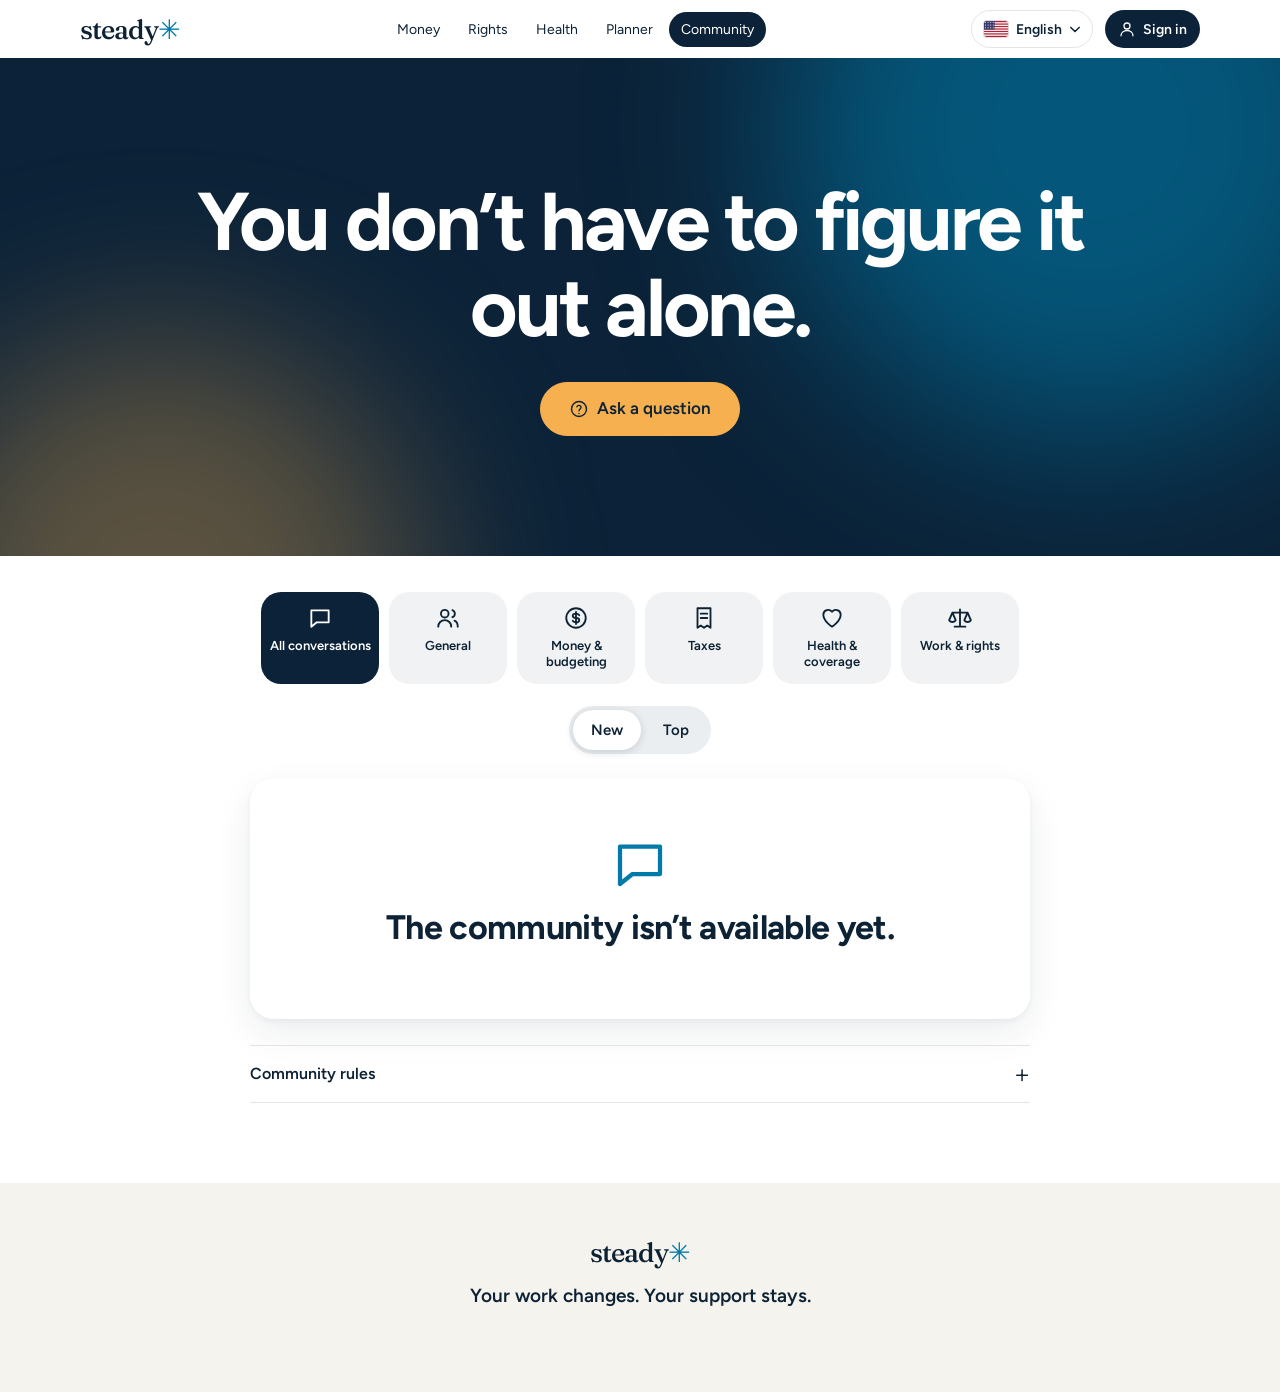
==== community.html @ 7b757be2 "Focus the site on income, legal protection and health benefits Reorganize the home page around Money" ====
<!doctype html>
<html lang="en">
<head>
<meta charset="utf-8">
<meta name="viewport" content="width=device-width,initial-scale=1">
<meta name="theme-color" content="#0b2238">
<title>Steady — Community</title>
<link rel="stylesheet" href="steady.css">
</head>
<body data-title="Community">
<a class="skip" href="#main" data-i18n="Skip to content">Skip to content</a>
<header class="topbar">
  <a class="logo" href="index.html">steady<span>✳</span></a>
  <nav class="topnav" data-i18n-aria="Main navigation" aria-label="Main navigation">
    <a href="index.html#money" data-i18n="Money">Money</a>
    <a href="index.html#legal" data-i18n="Rights">Rights</a>
    <a href="index.html#health" data-i18n="Health">Health</a>
    <a href="planner.html" data-i18n="Planner">Planner</a>
    <a href="community.html" class="is-active" aria-current="page" data-i18n="Community">Community</a>
  </nav>
  <div class="lang-slot"></div>
  <a class="account-link" href="signin.html" data-account-link><i data-icon="user"></i><span>Sign in</span></a>
</header>

<main id="main">
  <section class="hero community-hero" id="browse-tools">
    <h1 data-i18n="You don’t have to figure it out alone.">You don’t have to figure it out alone.</h1>
    <button type="button" class="pill pill-sun" id="compose"><i data-icon="question"></i><span data-i18n="Ask a question">Ask a question</span></button>
  </section>
  <div class="community">
    <div class="community-tools">
      <div class="topics" id="topics" role="group" data-i18n-aria="Topics" aria-label="Topics"></div>
      <div class="segmented">
        <button type="button" id="new-sort" aria-pressed="true" data-i18n="New">New</button>
        <button type="button" id="top-sort" aria-pressed="false" data-i18n="Top">Top</button>
      </div>
    </div>
    <div id="mod-panel"></div>
    <div id="status" role="status" aria-live="polite"></div>
    <div id="profile-card"></div>
    <div id="feed"></div>
    <details class="rules">
      <summary><span data-i18n="Community rules">Community rules</span></summary>
      <div class="rule-chips">
        <span class="chip"><i data-icon="heart"></i><span data-i18n="Be kind">Be kind</span></span>
        <span class="chip"><i data-icon="shield"></i><span data-i18n="Keep personal info private">Keep personal info private</span></span>
        <span class="chip"><i data-icon="flag"></i><span data-i18n="No spam or ads">No spam or ads</span></span>
      </div>
      <p class="fine" data-i18n="Posts are personal experience, not professional advice. Everything here is public.">Posts are personal experience, not professional advice. Everything here is public.</p>
    </details>
  </div>
</main>

<dialog id="editor">
  <form id="editor-form">
    <div class="dialog-head"><h2 id="dialog-title"></h2><button type="button" class="link" id="close-editor" data-i18n="Close">Close</button></div>
    <div id="fields"></div>
    <p id="form-error" role="alert"></p>
    <button class="button" id="editor-submit" type="submit" data-i18n="Save">Save</button>
  </form>
</dialog>

<footer class="foot">
  <a class="logo" href="index.html">steady<span>✳</span></a>
  <p class="foot-line" data-i18n="Your work changes. Your support stays.">Your work changes. Your support stays.</p>
</footer>

<nav class="tabbar" data-i18n-aria="Main navigation" aria-label="Main navigation">
  <a href="index.html#money"><i data-icon="coin"></i><span data-i18n="Money">Money</span></a>
  <a href="index.html#legal"><i data-icon="scale"></i><span data-i18n="Rights">Rights</span></a>
  <a href="index.html#health"><i data-icon="heart"></i><span data-i18n="Health">Health</span></a>
  <a href="planner.html"><i data-icon="calendar"></i><span data-i18n="Planner">Planner</span></a>
  <a href="community.html" class="is-active" aria-current="page"><i data-icon="chat"></i><span data-i18n="Community">Community</span></a>
</nav>

<script src="steady-icons.js" defer></script>
<script src="community-i18n.js" defer></script>
<script src="steady-i18n.js" defer></script>
<script src="language-picker.js" defer></script>
<script src="steady-config.js" defer></script>
<script src="steady-backend.js" defer></script>
<script src="steady-account.js" defer></script>
<script src="community.js" defer></script>
</body>
</html>
---- steady.css ----
/* Steady: big type, few words, full-width sections, one action at a time. */
@font-face{font-family:"Fraunces";src:url(fonts/fraunces-latin-wght-normal.woff2) format("woff2");font-weight:100 900;font-display:swap}
@font-face{font-family:"Figtree";src:url(fonts/figtree-latin-wght-normal.woff2) format("woff2");font-weight:300 900;font-display:swap}
:root{
  --ink:#0d2235;--muted:#5b6b78;--navy:#0b2238;--navy-2:#123a58;--blue:#007ba7;--blue-deep:#00658a;--sky:#7fd2ef;
  --sun:#f6b04f;--sun-2:#ffd08a;--mint:#57c49c;--line:#dfe5e9;--soft:#f4f3ee;--tile:rgba(255,255,255,.09);
  --sans:"Figtree","PingFang SC","Noto Sans SC","Microsoft YaHei","Kohinoor Bangla","Noto Sans Bengali","Bangla Sangam MN","Nirmala UI","Noto Nastaliq Urdu","Noto Naskh Arabic","Urdu Typesetting","Kohinoor Devanagari","Noto Sans Devanagari",Arial,sans-serif;
  --ease:cubic-bezier(.2,.7,.2,1);
  interpolate-size:allow-keywords;
}
*{box-sizing:border-box}
html{scroll-behavior:smooth;scroll-padding-top:72px}
body{margin:0;background:#fff;color:var(--ink);font:17px/1.5 var(--sans);-webkit-font-smoothing:antialiased}
button,input,select{font:inherit;color:inherit}
a{color:inherit}
[hidden]{display:none!important}
.ico{display:block;width:100%;height:100%}
i[data-icon]{display:inline-block;font-style:normal}
.visually-hidden{position:absolute!important;width:1px;height:1px;margin:-1px;padding:0;overflow:hidden;clip-path:inset(50%);white-space:nowrap;border:0}
.num{font-variant-numeric:tabular-nums;direction:ltr;unicode-bidi:isolate}
a:focus-visible,button:focus-visible,input:focus-visible,summary:focus-visible,[tabindex]:focus-visible{outline:3px solid var(--sky);outline-offset:3px;border-radius:6px}
.skip{position:absolute;inset-block-start:-100px;z-index:90;background:#fff;padding:12px}
.skip:focus{inset-block-start:0}

/* Language-specific type */
html[lang="ur"] body{line-height:2}
html:is([lang="zh-Hans"],[lang="bn"],[lang="ur"],[lang="hi"]) :is(h1,h2,h3,.display){letter-spacing:0}
html[lang="ur"] :is(h1,h2,h3,.display){line-height:1.75;font-weight:500}
html:is([lang="bn"],[lang="hi"]) :is(h1,h2,.display){line-height:1.25}
html[dir="rtl"] .ico-arrow{transform:scaleX(-1)}

/* Top bar */
.topbar{position:sticky;inset-block-start:0;z-index:50;display:flex;align-items:center;gap:20px;min-height:58px;padding:7px max(24px,calc((100vw - 1120px)/2));background:rgba(255,255,255,.82);-webkit-backdrop-filter:saturate(180%) blur(18px);backdrop-filter:saturate(180%) blur(18px)}
.logo{font:500 27px/1 "Fraunces",Georgia,serif;letter-spacing:-.04em;text-decoration:none;white-space:nowrap;direction:ltr}
.logo span{display:inline-block;color:var(--blue);transition:transform .7s var(--ease)}
.logo:hover span{transform:rotate(180deg)}
.topnav{display:flex;flex:1;justify-content:center;gap:4px;font-size:14px;white-space:nowrap}
.topnav a{padding:7px 12px;border-radius:99px;text-decoration:none;transition:background .2s}
.topnav a:hover{background:#eef1f3}
.topnav a.is-active{background:var(--navy);color:#fff}
.lang-slot{margin-inline-start:auto}
.scroll-progress{position:absolute;inset-inline:0;inset-block-end:0;height:2px;background:linear-gradient(90deg,var(--blue),var(--sun));transform:scaleX(0);transform-origin:left}
html[dir="rtl"] .scroll-progress{transform-origin:right}

/* Language menu */
.lang-picker{position:relative}
.lang-native{position:absolute!important;width:1px!important;height:1px!important;padding:0!important;border:0!important;opacity:0;pointer-events:none}
.flag{display:block;width:24px;height:16px;border-radius:3px;box-shadow:0 0 0 1px rgba(13,34,53,.16);flex-shrink:0}
.lang-picker .lang-button{display:inline-flex;align-items:center;gap:8px;height:38px;padding:0 12px;border:1px solid var(--line);border-radius:99px;background:#fff;color:var(--ink);font-size:14px;font-weight:600;cursor:pointer;white-space:nowrap;filter:none}
.lang-button:hover,.lang-button[aria-expanded="true"]{border-color:var(--blue);background:#eef8fc}
.lang-current{display:inline-flex;align-items:center;gap:8px}
.lang-chevron{transition:transform .2s var(--ease)}
.lang-button[aria-expanded="true"] .lang-chevron{transform:rotate(180deg)}
.lang-button.just-changed .flag{animation:flag-pop .45s var(--ease)}
@keyframes flag-pop{0%{transform:scale(.7) rotate(-8deg)}60%{transform:scale(1.15) rotate(3deg)}}
.lang-menu{position:absolute;inset-block-start:calc(100% + 8px);inset-inline-end:0;z-index:60;min-width:200px;margin:0;padding:6px;list-style:none;background:#fff;border-radius:16px;box-shadow:0 18px 50px rgba(13,34,53,.22);animation:rise .18s var(--ease);outline:0}
.lang-menu li{display:flex;align-items:center;gap:11px;padding:11px 12px;border-radius:10px;color:var(--ink);font-size:15px;font-weight:500;cursor:pointer}
.lang-menu li.is-active{background:#e8f5fa}
.lang-menu:focus-visible li.is-active{box-shadow:inset 0 0 0 2px var(--blue)}
.lang-check{margin-inline-start:auto;color:var(--blue-deep);visibility:hidden}
.lang-menu li[aria-selected="true"] .lang-check{visibility:visible}

/* Hero */
.hero{position:relative;isolation:isolate;overflow:hidden;display:flex;flex-direction:column;align-items:center;justify-content:center;min-height:calc(100svh - 58px);padding:56px 24px 64px;background:var(--navy);color:#fff;text-align:center}
.hero::before,.hero::after{content:"";position:absolute;z-index:-1;border-radius:50%;filter:blur(90px);pointer-events:none}
.hero::before{width:620px;height:620px;inset-inline-end:-120px;inset-block-start:-240px;background:rgba(0,123,167,.6);animation:drift 16s ease-in-out infinite alternate}
.hero::after{width:520px;height:520px;inset-inline-start:-100px;inset-block-end:-300px;background:rgba(246,176,79,.34);animation:drift 20s ease-in-out infinite alternate-reverse}
@keyframes drift{to{transform:translate(70px,50px) scale(1.15)}}
@keyframes rise{from{opacity:0;transform:translateY(14px)}}
.hero h1{margin:0;font-size:clamp(44px,7.6vw,104px);line-height:1.02;font-weight:700;letter-spacing:-.04em;animation:settle .9s var(--ease) both}
@keyframes settle{from{transform:translateY(18px) scale(.98)}}
.hero h1 span,.hero h1 em{display:block;font-style:normal}
.hero h1 em{padding-block-end:.08em;background:linear-gradient(95deg,var(--sun-2),var(--sun) 45%,var(--sky));-webkit-background-clip:text;background-clip:text;color:transparent}
.hero-ask{margin:36px 0 18px;font-size:clamp(19px,2vw,24px);font-weight:500;letter-spacing:0;color:#d5e6f0}
.tiles{display:grid;grid-template-columns:repeat(4,minmax(0,170px));gap:14px;width:100%;justify-content:center}
.tile{display:flex;flex-direction:column;align-items:center;gap:12px;padding:24px 10px;border:1px solid rgba(255,255,255,.16);border-radius:24px;background:var(--tile);color:#fff;font-size:18px;font-weight:600;cursor:pointer;-webkit-backdrop-filter:blur(14px);backdrop-filter:blur(14px);transition:transform .25s var(--ease),background .25s,color .25s,border-color .25s}
.tile i{width:40px;height:40px;transition:transform .35s var(--ease)}
.tile:hover{transform:translateY(-6px) scale(1.02);background:#fff;color:var(--navy);border-color:#fff}
.tile:hover i{transform:scale(1.14)}
.tile:active{transform:scale(.97)}
.tile[aria-pressed="true"]{background:var(--sun);border-color:var(--sun);color:var(--navy)}
.hero-meta{margin:22px 0 0;font-size:14px;color:#a9c4d3}

/* Sections */
.band{padding:clamp(72px,11vw,140px) 24px;text-align:center}
.dark{background:var(--navy);color:#fff}
.soft{background:var(--soft)}
.sun{background:var(--sun);color:var(--navy)}
.display{margin:0;font-size:clamp(40px,6.4vw,84px);line-height:1.05;font-weight:700;letter-spacing:-.035em}
.display.small{font-size:clamp(32px,4.4vw,56px)}
.lede{margin:12px 0 0;font-size:clamp(19px,2.2vw,26px);color:#6d7f8c}
.dark .lede{color:#a9c4d3}.sun .lede{color:var(--navy)}
.fine{margin:16px auto 0;max-width:640px;font-size:13px;line-height:1.55;color:#6d7f8c}
html[lang="ur"] .fine{line-height:2.1}
.dark .fine{color:#a9c4d3}
.can-reveal .reveal{opacity:0;transform:translateY(26px) scale(.985);transition:opacity .8s var(--ease),transform .8s var(--ease)}
.can-reveal .reveal.is-visible{opacity:1;transform:none}

/* Pills and controls */
.pill{display:inline-flex;align-items:center;gap:8px;min-height:44px;padding:9px 18px;border:1px solid currentColor;border-radius:99px;background:transparent;font-size:15px;font-weight:600;text-decoration:none;cursor:pointer;transition:transform .2s var(--ease),background .2s,color .2s}
.pill i{width:16px;height:16px;flex-shrink:0;transition:transform .2s var(--ease)}
.pill:hover{transform:translateY(-2px)}
.pill:hover i[data-icon="arrow"],.pill:hover .ico-arrow{transform:translate(2px,-2px)}
html[dir="rtl"] .pill:hover .ico-arrow{transform:scaleX(-1) translate(2px,-2px)}
.pill-strong{border-color:var(--navy);background:var(--navy);color:#fff}
.pill-strong:hover{background:var(--blue-deep);border-color:var(--blue-deep)}
.pill>.ico{width:16px;height:16px;flex-shrink:0}
.link{border:0;background:none;color:var(--muted);text-decoration:underline;cursor:pointer;font-size:14px}
.chip{display:inline-flex;align-items:center;gap:7px;padding:8px 14px;border-radius:99px;background:rgba(13,34,53,.06);font-size:14px;font-weight:500}
.chip i{width:18px;height:18px}
.dark .chip{background:rgba(255,255,255,.1)}
.segmented{display:inline-flex;gap:4px;padding:4px;max-width:100%;border-radius:99px;background:#ebeef0}
.segmented button{min-height:40px;padding:7px 18px;border:0;border-radius:99px;background:transparent;font-size:15px;font-weight:600;cursor:pointer;transition:background .25s var(--ease),color .25s,box-shadow .25s}
.segmented button[aria-pressed="true"]{background:#fff;box-shadow:0 2px 8px rgba(13,34,53,.16)}
.segmented.on-dark{background:rgba(255,255,255,.1)}
.segmented.on-dark button{color:#fff}
.segmented.on-dark button[aria-pressed="true"]{background:#fff;color:var(--navy)}

/* Your plan */
.plan{background:linear-gradient(180deg,#eef8fc,#fff);animation:rise .55s var(--ease)}
.plan-ring{position:relative;width:88px;height:88px;margin:0 auto 18px}
.plan-ring svg{width:100%;height:100%;transform:rotate(-90deg)}
.plan-ring circle{fill:none;stroke-width:3}
.ring-track{stroke:#d6e6ee}
.ring-value{stroke:var(--blue);stroke-linecap:round;stroke-dasharray:100;stroke-dashoffset:100;transition:stroke-dashoffset .5s var(--ease),stroke .3s}
.is-done .ring-value{stroke:var(--mint)}
#plan-count{position:absolute;inset:0;display:grid;place-items:center;font-size:20px;font-weight:700}
#plan-title{margin:0;font-size:clamp(32px,4.6vw,60px);line-height:1.08;font-weight:700;letter-spacing:-.03em;outline:0}
#plan-status{margin:10px 0 24px;color:var(--muted);font-weight:500}
.is-done #plan-status{color:#1f7a5a;font-weight:700}
.steps{display:grid;grid-template-columns:repeat(3,1fr);gap:16px;max-width:1040px;margin:30px auto 28px;text-align:start}
.step{position:relative;display:flex;flex-direction:column;gap:18px;min-height:190px;padding:24px;border-radius:24px;background:#fff;box-shadow:0 2px 6px rgba(13,34,53,.05),0 14px 36px rgba(13,34,53,.08);cursor:pointer;animation:rise .5s var(--ease) both;transition:transform .22s var(--ease),background .25s,color .25s,box-shadow .25s}
.step:nth-child(2){animation-delay:.07s}.step:nth-child(3){animation-delay:.14s}
.step:hover{transform:translateY(-4px)}
.step input{position:absolute;opacity:0;width:100%;height:100%;inset:0;margin:0;cursor:pointer}
.step-mark{display:grid;place-items:center;width:42px;height:42px;border-radius:50%;background:#e8f5fa;color:var(--blue-deep);font-weight:700;font-size:18px;transition:background .25s,color .25s,transform .3s var(--ease)}
.step-text{font-size:19px;font-weight:600;line-height:1.3}
html[lang="ur"] .step-text{line-height:1.9}
.step:has(input:checked){background:var(--navy);color:#fff}
.step input:checked~.step-mark{background:var(--mint);color:transparent;transform:scale(1.08);position:relative}
.step input:checked~.step-mark::after{content:"✓";position:absolute;color:var(--navy);font-size:21px}
.step:has(input:focus-visible){outline:3px solid var(--blue);outline-offset:3px}
.plan-actions{display:flex;flex-wrap:wrap;align-items:center;justify-content:center;gap:12px}
.burst{position:absolute;inset-inline-start:50%;inset-block-start:50%;color:var(--sun);font-size:22px;pointer-events:none;animation:burst .9s var(--ease) forwards}
.burst:nth-of-type(even){color:var(--blue)}
@keyframes burst{to{transform:translate(var(--x),var(--y)) rotate(200deg) scale(.4);opacity:0}}

/* Calculator and planner */
.tax{max-width:880px;margin:44px auto 0}
.tax-label{font-size:clamp(18px,2vw,22px);color:#a9c4d3}
.tax-number{display:flex;align-items:baseline;justify-content:center;flex-wrap:wrap;gap:0 14px;margin-block:6px}
.tax-number .num{font-size:clamp(68px,13vw,168px);line-height:1.02;font-weight:700;letter-spacing:-.045em;background:linear-gradient(95deg,#fff,var(--sky));-webkit-background-clip:text;background-clip:text;color:transparent;padding-inline-end:.05em}
.tax-number .num.is-short{background:linear-gradient(95deg,#ffb3a6,#ff8a78);-webkit-background-clip:text;background-clip:text}
.tax-number small{font-size:clamp(20px,2.6vw,32px);font-weight:600;color:#a9c4d3}
.tax-sub{margin:4px 0 0;font-size:18px;color:#d5e6f0}
.tax-note{margin:2px 0 0;font-size:14px;color:#a9c4d3}
.sliders{display:grid;grid-template-columns:repeat(2,1fr);gap:18px;margin-block:38px 24px;text-align:start}
.sliders.four{grid-template-columns:repeat(2,1fr);margin-block:26px}
.slider{padding:20px 22px 16px;border-radius:22px;background:var(--tile)}
.slider label{display:block;font-size:14px;color:#c6dae6}
.money-field{display:flex;align-items:baseline;gap:3px;direction:ltr;justify-content:flex-start}
html[dir="rtl"] .money-field{justify-content:flex-end}
.money-field span{font-size:26px;font-weight:600;color:#a9c4d3}
.money-field input{width:100%;min-width:0;padding:0;border:0;background:none;color:#fff;font-size:clamp(28px,3.4vw,38px);font-weight:700;letter-spacing:-.02em;outline:0;-moz-appearance:textfield;appearance:textfield}
html[dir="rtl"] .money-field input{width:7ch;flex:0 1 auto}
.money-field input::-webkit-outer-spin-button,.money-field input::-webkit-inner-spin-button{-webkit-appearance:none;margin:0}
input[type="range"]{--fill:50%;-webkit-appearance:none;appearance:none;display:block;width:100%;height:32px;margin:6px 0 0;background:transparent;cursor:grab}
input[type="range"]:active{cursor:grabbing}
input[type="range"]::-webkit-slider-runnable-track{height:8px;border-radius:9px;background:linear-gradient(to right,var(--sky) var(--fill),rgba(255,255,255,.2) var(--fill))}
html[dir="rtl"] input[type="range"]::-webkit-slider-runnable-track{background:linear-gradient(to left,var(--sky) var(--fill),rgba(255,255,255,.2) var(--fill))}
input[type="range"]::-moz-range-track{height:8px;border-radius:9px;background:rgba(255,255,255,.2)}
input[type="range"]::-moz-range-progress{height:8px;border-radius:9px;background:var(--sky)}
input[type="range"]::-webkit-slider-thumb{-webkit-appearance:none;width:30px;height:30px;margin-top:-11px;border:0;border-radius:50%;background:#fff;box-shadow:0 3px 12px rgba(0,0,0,.4);transition:transform .15s var(--ease)}
input[type="range"]::-moz-range-thumb{width:30px;height:30px;border:0;border-radius:50%;background:#fff;box-shadow:0 3px 12px rgba(0,0,0,.4)}
input[type="range"]:hover::-webkit-slider-thumb{transform:scale(1.1)}
input[type="range"]:active::-webkit-slider-thumb{transform:scale(1.18)}
#error{min-height:1.4em;margin:10px 0 0;color:#ffb3a6;font-size:14px}
#error:empty{min-height:0}
.what-if{max-width:560px;margin:26px auto 0;font-size:17px;color:#d5e6f0}
.what-if b{color:#fff;margin-inline-start:6px}
.share{margin:24px 0 0}
.share-bar{display:flex;gap:3px;height:22px;border-radius:99px;overflow:hidden;background:rgba(255,255,255,.1)}
.share-bar i{display:block;flex:1 1 0;min-width:3px;transition:flex-grow .45s var(--ease)}
.share-legend{display:flex;flex-wrap:wrap;justify-content:center;gap:8px 20px;margin:14px 0 0;padding:0;list-style:none;font-size:14px;color:#d5e6f0}
.share-legend li{display:flex;align-items:center;gap:7px}
.share-legend i{width:11px;height:11px;border-radius:3px;flex-shrink:0}
.share-legend b{color:#fff}
.tone-expense{background:#8fa3b1}.tone-federal{background:#3d9ad1}.tone-self{background:var(--sky)}.tone-medicare{background:var(--sun)}.tone-left{background:var(--mint)}.tone-short{background:#ef6f5c}
.tax-foot{display:flex;flex-wrap:wrap;align-items:center;justify-content:center;gap:10px;margin-top:26px}
.rows{margin:18px auto 0;max-width:520px;text-align:start}
.rows>div{display:flex;justify-content:space-between;gap:20px;padding:11px 0;border-bottom:1px solid rgba(255,255,255,.14);font-size:15px}
.rows dt{color:#c6dae6}.rows dd{margin:0;font-weight:700}

/* Details */
details{text-align:start}
summary{display:flex;align-items:center;justify-content:space-between;gap:16px;min-height:56px;cursor:pointer;list-style:none;font-weight:600;transition:color .2s}
summary::-webkit-details-marker{display:none}
summary::after{content:"+";flex-shrink:0;font-size:26px;font-weight:300;line-height:1;transition:transform .3s var(--ease)}
details[open]>summary::after{transform:rotate(45deg)}
details::details-content{height:0;overflow:clip;transition:height .35s var(--ease),content-visibility .35s allow-discrete}
details[open]::details-content{height:auto}
.math{max-width:560px;margin:22px auto 0;border-top:1px solid rgba(255,255,255,.14);border-bottom:1px solid rgba(255,255,255,.14)}
.math summary{justify-content:center;font-size:15px}
.math .fine{margin-block:14px;text-align:center}
.links a{text-decoration:underline}
.faq{max-width:760px;margin:auto;padding-block:clamp(64px,8vw,110px)}
.faq .display{margin-bottom:30px}
.faq details{border-bottom:1px solid var(--line)}
.faq summary{font-size:clamp(18px,2vw,22px);padding-block:12px}
.faq p{margin:0 0 20px;color:var(--muted);font-size:18px}

/* Choosers */
.chooser{max-width:920px;margin:44px auto 0}
.chooser-tabs{display:grid;grid-template-columns:repeat(3,1fr);gap:12px}
.chooser-tabs button{display:flex;flex-direction:column;align-items:center;gap:10px;min-height:118px;padding:18px 10px;border:0;border-radius:22px;background:rgba(13,34,53,.06);font-size:16px;font-weight:600;line-height:1.25;cursor:pointer;transition:background .25s,color .25s,transform .22s var(--ease)}
.chooser-tabs .ico{width:34px;height:34px}
.chooser-tabs button:hover{transform:translateY(-3px);background:rgba(13,34,53,.1)}
.chooser-tabs button[aria-pressed="true"]{background:var(--navy);color:#fff}
.chooser-card{margin-top:14px;padding:clamp(34px,5vw,60px) 24px;border-radius:28px;background:#fff;box-shadow:0 2px 6px rgba(13,34,53,.05),0 20px 50px rgba(13,34,53,.09);animation:swap .45s var(--ease)}
.soft .chooser-card{background:#fff}
#legal .chooser-card{background:var(--soft);box-shadow:none}
@keyframes swap{from{opacity:0;transform:translateY(12px) scale(.985)}}
.chooser-icon{display:block;width:58px;height:58px;margin:0 auto 14px;color:var(--blue)}
.chooser-card h3{margin:0;font-size:clamp(28px,3.8vw,46px);line-height:1.1;font-weight:700;letter-spacing:-.025em}
html[lang="ur"] .chooser-card h3{line-height:1.8}
.chooser-card p{margin:10px 0 24px;font-size:clamp(17px,2vw,21px);color:var(--muted)}
.extras{display:flex;flex-wrap:wrap;align-items:center;justify-content:center;gap:10px;margin-top:24px;font-size:15px;font-weight:500}

/* 211 */
.sun-icon{display:block!important;width:62px;height:62px;margin:0 auto 18px}
.sun .pill{margin-top:26px}

/* Footer */
.foot{padding:56px 24px 70px;background:var(--soft);text-align:center}
.foot-line{margin:12px 0;font-size:19px;font-weight:600}

/* Phone tab bar */
.tabbar{display:none}
@media(max-width:820px){
  body{padding-block-end:66px}
  html{scroll-padding-top:66px}
  .topbar{padding-inline:18px}
  .topnav{display:none}
  .tabbar{position:fixed;inset-inline:0;inset-block-end:0;z-index:70;display:grid;grid-template-columns:repeat(5,1fr);padding:6px 4px calc(6px + env(safe-area-inset-bottom));background:rgba(255,255,255,.92);-webkit-backdrop-filter:saturate(180%) blur(18px);backdrop-filter:saturate(180%) blur(18px);box-shadow:0 -1px 0 var(--line)}
  .tabbar a{display:flex;flex-direction:column;align-items:center;gap:2px;min-width:0;padding:3px 0;border-radius:12px;color:#54656f;font-size:11px;font-weight:600;line-height:1.25;text-align:center;text-decoration:none;transition:color .2s}
  .tabbar a span{max-width:100%;overflow:hidden;text-overflow:ellipsis;white-space:nowrap}
  .tabbar i{width:24px;height:24px}
  .tabbar a.is-active{color:var(--blue-deep)}
  .hero{min-height:calc(100svh - 58px - 66px);padding:34px 18px 40px}
  .tiles{grid-template-columns:repeat(2,1fr);gap:12px;max-width:420px}
  .tile{padding:20px 8px}
  .hero-ask{margin-block:26px 14px}
  .steps,.chooser-tabs{grid-template-columns:1fr}
  .step{min-height:0;flex-direction:row;align-items:center;padding:18px}
  .step-mark{flex-shrink:0}
  .step-text{font-size:17px}
  .chooser-tabs button{flex-direction:row;justify-content:flex-start;min-height:62px;padding:12px 18px;text-align:start}
  .chooser-tabs .ico{width:28px;height:28px;flex-shrink:0}
  .sliders,.sliders.four{grid-template-columns:1fr}
  .sliders.four{grid-template-columns:1fr 1fr;gap:10px}
  .sliders.four .slider{padding:14px}
  .band{padding-inline:18px}
  .segmented button{padding-inline:13px;font-size:14px}
}
@media(prefers-reduced-motion:reduce){
  html{scroll-behavior:auto}
  *,*::before,*::after{animation:none!important;transition:none!important}
}
@media print{
  body{padding:0;background:#fff;color:#000}
  .topbar,.hero,.tabbar,.foot,.skip,main>.band:not(#next-step),.segmented,.plan-actions button,.plan-ring,#plan-status,.fine{display:none!important}
  .plan{background:#fff;padding:20px;text-align:start}
  .plan::before{content:"steady";display:block;font:500 24px Georgia,serif;margin-bottom:14px}
  .steps{display:block}
  .step{display:flex;flex-direction:row;align-items:center;min-height:0;padding:10px 0;box-shadow:none;background:#fff!important;color:#000!important;border-bottom:1px solid #ccc;border-radius:0;break-inside:avoid}
  .step-mark{background:#fff;border:1px solid #000;color:#000}
  #plan-action{border:0;background:none;color:#000;padding:0}
  #plan-action::after{content:" (" attr(href) ")";font-weight:400;overflow-wrap:anywhere}
}

.button{display:inline-flex;align-items:center;justify-content:center;gap:8px;min-height:44px;padding:9px 22px;border:0;border-radius:99px;background:var(--navy);color:#fff;font-size:15px;font-weight:600;text-decoration:none;cursor:pointer;transition:transform .2s var(--ease),background .2s}
.button:hover{transform:translateY(-2px);background:var(--blue-deep)}
.button:disabled{opacity:.6;cursor:default}
.tiles.three{grid-template-columns:repeat(3,minmax(0,190px))}
.tile{text-decoration:none}

/* Tool tabs */
.tabs{display:grid;grid-template-columns:repeat(3,1fr);gap:10px;max-width:760px;margin:36px auto 0}
.tabs button{display:flex;flex-direction:column;align-items:center;gap:8px;min-height:88px;padding:13px 8px;border:0;border-radius:20px;background:rgba(13,34,53,.07);color:var(--ink);font-size:15px;font-weight:600;line-height:1.2;cursor:pointer;transition:background .25s,color .25s,transform .2s var(--ease)}
.tabs i{width:26px;height:26px}
.tabs button:hover{transform:translateY(-2px)}
.tabs button[aria-pressed="true"]{background:var(--navy);color:#fff}
.tabs.on-dark button{background:rgba(255,255,255,.1);color:#fff}
.tabs.on-dark button[aria-pressed="true"]{background:#fff;color:var(--navy)}
[data-panel-of]{animation:swap .4s var(--ease)}
.dark .chooser-tabs button{background:rgba(255,255,255,.1);color:#fff}
.dark .chooser-tabs button:hover{background:rgba(255,255,255,.18)}
.dark .chooser-tabs button[aria-pressed="true"]{background:#fff;color:var(--navy)}
.dark .chooser-card{color:var(--ink)}
.chooser-tabs:has(button:nth-child(4)){grid-template-columns:repeat(4,1fr)}
.chooser-tabs:has(button:nth-child(2):last-child){grid-template-columns:repeat(2,1fr)}
.rights-actions{display:flex;flex-wrap:wrap;align-items:center;justify-content:center;gap:10px}
.dark .tax-foot .pill{color:#fff}

/* Income swings */
.swing-bars{display:flex;align-items:flex-end;gap:12px;height:120px;max-width:440px;margin:26px auto 0}
.swing-bars i{flex:1;min-height:4px;border-radius:12px 12px 4px 4px;background:rgba(255,255,255,.28);transition:height .35s var(--ease),background .25s}
.swing-bars i.is-low{background:var(--sun)}
.next-payment{display:flex;flex-wrap:wrap;align-items:center;justify-content:center;gap:6px 12px;margin-top:22px;padding:16px;border-radius:18px;background:rgba(255,255,255,.08)}
.next-payment .tax-label{flex-basis:100%;font-size:14px}
.next-payment b{font-size:clamp(20px,2.4vw,26px)}
.next-payment .tax-note{flex-basis:100%;margin:0}
.miles{margin:0 0 22px;padding:16px 20px;border-radius:18px;background:rgba(255,255,255,.08);text-align:start}
.miles label{display:block;font-size:14px;color:#c6dae6}
.miles-row{display:flex;gap:10px;margin-top:8px}
.miles input{flex:1;min-width:0;padding:9px 14px;border:1px solid rgba(255,255,255,.25);border-radius:99px;background:rgba(255,255,255,.08);color:#fff;font-size:17px}
.miles .pill{color:#fff;flex-shrink:0}
.miles .fine{margin:8px 0 0;max-width:none}

/* Rights finder */
.finder{max-width:920px;margin:36px auto 0}
.finder-q{margin:26px 0 12px;font-size:clamp(20px,2.4vw,28px);font-weight:700;letter-spacing:-.02em}
html[lang="ur"] .finder-q{line-height:1.8;letter-spacing:0}
.finder-grid{display:grid;grid-template-columns:repeat(auto-fit,minmax(150px,1fr));gap:10px}
.finder-grid button{display:flex;flex-direction:column;align-items:center;gap:9px;min-height:104px;padding:15px 10px;border:0;border-radius:20px;background:rgba(13,34,53,.06);font-size:15px;font-weight:600;line-height:1.2;cursor:pointer;transition:background .25s,color .25s,transform .2s var(--ease)}
.finder-grid .ico{width:30px;height:30px;flex-shrink:0}
.finder-grid button:hover{transform:translateY(-3px);background:rgba(13,34,53,.1)}
.finder-grid button[aria-pressed="true"]{background:var(--navy);color:#fff}
.rights-result{margin-top:18px;padding:clamp(26px,4.5vw,50px) clamp(20px,4vw,44px);border-radius:28px;background:var(--soft);animation:swap .45s var(--ease);outline:0}
.rights-result h3{margin:0;font-size:clamp(28px,3.8vw,46px);line-height:1.08;font-weight:700;letter-spacing:-.025em}
html[lang="ur"] .rights-result h3{line-height:1.8;letter-spacing:0}
.rights-line{margin:12px auto 18px;max-width:640px;font-size:clamp(17px,2vw,21px);color:var(--muted)}
.status-note{display:flex;align-items:center;justify-content:center;gap:8px;margin:0 auto 20px;color:#1f6b52;font-size:14px;font-weight:600}
.status-note .ico{width:20px;height:20px;flex-shrink:0}
.rights-result h4,.overdue h4{margin:28px 0 12px;font-size:16px;font-weight:700}
.proof-grid{display:grid;grid-template-columns:repeat(auto-fit,minmax(150px,1fr));gap:8px}
.proof-grid label{position:relative;display:block;cursor:pointer}
.proof-grid input{position:absolute;inset:0;width:100%;height:100%;margin:0;opacity:0;cursor:pointer}
.proof-grid span{display:flex;align-items:center;justify-content:center;min-height:56px;padding:9px 12px;border-radius:14px;background:#fff;font-size:14px;font-weight:600;line-height:1.25;transition:background .2s,color .2s}
.proof-grid input:checked+span{background:var(--mint);color:var(--navy)}
.proof-grid input:checked+span::before{content:"✓";margin-inline-end:6px}
.proof-grid input:focus-visible+span{outline:3px solid var(--blue);outline-offset:2px}
.overdue{margin-top:6px}
.note-fields{display:grid;grid-template-columns:repeat(auto-fit,minmax(170px,1fr));gap:10px;text-align:start}
.rights-result label:not(.proof-grid label){display:block;font-size:13px;font-weight:600;text-align:start}
.rights-result input:not([type="checkbox"]),.rights-result textarea{display:block;width:100%;margin-top:5px;padding:11px 13px;border:1.5px solid var(--line);border-radius:13px;background:#fff;color:var(--ink);font-size:16px;font-weight:400}
.rights-result input:focus:not([type="checkbox"]),.rights-result textarea:focus{outline:0;border-color:var(--blue);box-shadow:0 0 0 3px rgba(0,123,167,.15)}
.rights-result textarea{min-height:90px;resize:vertical}
.overdue-result{display:flex;flex-wrap:wrap;align-items:baseline;justify-content:center;gap:4px 10px;min-height:0;margin:12px 0 0}
.overdue-result b{font-size:26px;font-weight:700}
.case-note{max-width:640px;margin:24px auto 0;border-block:1px solid var(--line)}
.case-note summary{justify-content:center;font-size:15px}
.case-note>label,.case-note .note-fields{margin-bottom:10px}
.case-note .pill{margin:4px 0 2px;border-color:var(--navy)}

/* Coverage finder */
.coverage{max-width:880px;margin:30px auto 0}
.coverage-inputs{display:grid;grid-template-columns:1fr 1.5fr;gap:14px;text-align:start}
.stepper{display:flex;flex-direction:column;justify-content:space-between;padding:18px 22px;border-radius:22px;background:#fff;box-shadow:0 2px 6px rgba(13,34,53,.05)}
.stepper-label{font-size:14px;color:var(--muted)}
.stepper>div{display:flex;align-items:center;justify-content:space-between;gap:10px;margin-top:10px}
.stepper button{width:48px;height:48px;border:0;border-radius:50%;background:rgba(13,34,53,.07);font-size:24px;line-height:1;cursor:pointer;transition:background .2s,transform .15s var(--ease)}
.stepper button:hover{background:rgba(13,34,53,.13)}
.stepper button:active{transform:scale(.92)}
.stepper b{font-size:36px;font-weight:700}
.slider.light{background:#fff;box-shadow:0 2px 6px rgba(13,34,53,.05)}
.slider.light label{color:var(--muted)}
.slider.light .money-field span{color:var(--muted)}
.slider.light .money-field input{color:var(--ink)}
.slider.light input[type="range"]::-webkit-slider-runnable-track{background:linear-gradient(to right,var(--blue) var(--fill),#dbe5ea var(--fill))}
html[dir="rtl"] .slider.light input[type="range"]::-webkit-slider-runnable-track{background:linear-gradient(to left,var(--blue) var(--fill),#dbe5ea var(--fill))}
.slider.light input[type="range"]::-moz-range-track{background:#dbe5ea}
.slider.light input[type="range"]::-moz-range-progress{background:var(--blue)}
.slider.light input[type="range"]::-webkit-slider-thumb{background:var(--navy)}
.slider.light input[type="range"]::-moz-range-thumb{background:var(--navy)}
.zones{display:grid;grid-template-columns:repeat(3,1fr);gap:4px;margin-top:16px;padding:4px;border-radius:99px;background:#e6e6e0}
.zones span{padding:9px 6px;border-radius:99px;color:var(--muted);font-size:14px;font-weight:600;line-height:1.2;transition:background .3s,color .3s}
.zones .is-on{background:var(--navy);color:#fff}
.coverage-result{margin-top:14px;animation:none}
.coverage .tax-foot .pill{border-color:var(--navy)}
.enroll-note{color:var(--navy);font-weight:600}
#legal>.tax-foot .pill{border-color:var(--navy)}

/* Account link */
.account-link{display:inline-flex;align-items:center;gap:7px;height:38px;padding:0 13px;border-radius:99px;background:var(--navy);color:#fff;font-size:14px;font-weight:600;text-decoration:none;white-space:nowrap;transition:background .2s,transform .2s var(--ease)}
.account-link:hover{background:var(--blue-deep);transform:translateY(-1px)}
.account-link i{width:18px;height:18px;line-height:18px;text-align:center;font-size:15px}
.account-link span{max-width:130px;overflow:hidden;text-overflow:ellipsis}
.lang-slot{margin-inline-start:auto}
.lang-slot+.account-link{margin-inline-start:-8px}

/* Sign-in page */
.signin{min-height:calc(100svh - 58px)}
.signin section{display:flex;flex-direction:column;align-items:center;animation:rise .6s var(--ease)}
.signin h1{font-size:clamp(44px,7.4vw,96px)}
.signin h1.signin-small{max-width:900px;font-size:clamp(32px,4.6vw,60px);line-height:1.1}
.perks{display:grid;grid-template-columns:repeat(3,minmax(0,190px));gap:14px;width:100%;margin:40px 0 34px;padding:0;list-style:none;justify-content:center}
.perks li{display:flex;flex-direction:column;align-items:center;gap:12px;padding:24px 12px;border:1px solid rgba(255,255,255,.16);border-radius:24px;background:var(--tile);font-size:16px;font-weight:600;line-height:1.25;-webkit-backdrop-filter:blur(14px);backdrop-filter:blur(14px)}
.perks i{width:38px;height:38px}
.pill-sun{border-color:var(--sun);background:var(--sun);color:var(--navy);padding:13px 28px;font-size:17px;min-height:54px}
.pill-sun:hover{background:var(--sun-2);border-color:var(--sun-2)}
.pill.on-dark{min-height:54px;padding-inline:26px;color:#fff;font-size:16px}
.signin-actions{display:flex;flex-wrap:wrap;justify-content:center;gap:12px;margin-top:28px}
.signin-alt{margin:18px 0 0;font-size:15px}
.signin-alt a{color:#fff}
.hero-sub{margin:14px 0 0;font-size:clamp(18px,2.2vw,24px);color:#d5e6f0}
.signin-icon{display:block;width:70px;height:70px;margin-bottom:20px;color:var(--sky)}
.signin-icon i{width:100%;height:100%}
.signin section>.pill-sun{margin-top:26px}
.avatar{display:inline-grid;place-items:center;flex-shrink:0;width:34px;height:34px;border-radius:50%;background:#e8f5fa;font-size:17px;line-height:1}
.avatar.big{width:84px;height:84px;font-size:42px}
.avatar.huge{width:112px;height:112px;margin-bottom:20px;background:rgba(255,255,255,.12);font-size:58px}

.signin-form{display:flex;flex-direction:column;align-items:center;gap:12px;width:100%;max-width:400px}
.signin-form input{width:100%;min-height:56px;padding:12px 22px;border:1.5px solid rgba(255,255,255,.28);border-radius:99px;background:rgba(255,255,255,.1);color:#fff;font-size:18px;text-align:center;outline:0;transition:border-color .2s,background .2s,box-shadow .2s}
.signin-form input::placeholder{color:#a9c4d3}
.signin-form input:focus{border-color:var(--sun);background:rgba(255,255,255,.14);box-shadow:0 0 0 3px rgba(246,176,79,.25)}
.signin-form .pill{width:100%;justify-content:center;cursor:pointer}
.signin-form .pill:disabled{opacity:.6;cursor:default}
.signin-form .code-input{min-height:74px;font-size:36px;font-weight:700;letter-spacing:.3em;font-variant-numeric:tabular-nums}
#code-form{margin-top:30px}
.signin-error{min-height:0;margin:2px 0 0;color:#ffb8ab;font-size:15px;font-weight:500}
.signin-error:empty{display:none}
.signin-links{display:flex;flex-wrap:wrap;justify-content:center;gap:8px 22px;margin-top:20px}
.link.on-dark{min-height:40px;color:#d5e6f0}
.link.on-dark:disabled{opacity:.6;cursor:default}
.link.on-dark:hover:not(:disabled){color:#fff}
.delete-account{margin-top:34px;font-size:13px}
.dev-hint{padding:5px 12px;border-radius:99px;background:rgba(246,176,79,.2);color:var(--sun-2)}
.hero .hero-meta+.hero-meta{margin-top:10px}
#email-form+.hero-meta{margin-top:18px}
.signin button.pill.on-dark{background:transparent;cursor:pointer}

/* Moderator tools */
.mod-panel{margin-bottom:18px;padding:0 20px 8px;border-radius:20px;background:var(--sun-soft,#fdf0db)}
.mod-item{padding:14px 0;border-top:1px solid rgba(13,34,53,.12)}
.mod-item a{text-decoration:none}
.mod-item p{margin:6px 0 0;color:var(--muted)}
.mod-item .post-actions{margin-top:6px}
.topic-tag.is-hidden{background:#ffd9d2;color:#8e2c1d;margin-inline-start:8px}
.post-meta .topic-tag.is-hidden{margin-inline-start:0}

/* Community */
.community-hero{min-height:0;padding:clamp(64px,10vw,120px) 24px}
.community-hero h1{max-width:1000px;font-size:clamp(40px,6.4vw,84px);line-height:1.05}
.community-hero .pill-sun{margin-top:32px;cursor:pointer}
.pill-sun i,.pill-sun .ico{width:20px;height:20px}
.community{max-width:820px;margin:auto;padding:30px 20px 80px}
.community-tools{display:flex;flex-direction:column;align-items:center;gap:16px;margin-bottom:24px}
.topics{display:flex;gap:10px;width:100vw;max-width:1120px;padding:6px 20px;overflow-x:auto;scrollbar-width:none;justify-content:safe center}
.topics::-webkit-scrollbar{display:none}
.topics button{display:flex;flex-direction:column;align-items:center;gap:7px;flex:0 0 118px;min-height:92px;padding:13px 8px;border:0;border-radius:20px;background:rgba(13,34,53,.06);font-size:13px;font-weight:600;line-height:1.2;cursor:pointer;transition:background .25s,color .25s,transform .2s var(--ease)}
.topics .ico{width:26px;height:26px;flex-shrink:0}
.topics button:hover{transform:translateY(-3px);background:rgba(13,34,53,.1)}
.topics button[aria-pressed="true"]{background:var(--navy);color:#fff}
#status{min-height:0;margin-bottom:8px;text-align:center;color:var(--muted);font-size:14px}
.post-card,.comments,.profile-card,.empty{margin-bottom:16px;padding:26px;border-radius:24px;background:#fff;box-shadow:0 2px 6px rgba(13,34,53,.05),0 14px 36px rgba(13,34,53,.08)}
.post-card{animation:rise .45s var(--ease) both;transition:transform .22s var(--ease),box-shadow .22s}
.post-card:hover{transform:translateY(-3px);box-shadow:0 2px 6px rgba(13,34,53,.06),0 22px 50px rgba(13,34,53,.13)}
.post-meta{display:flex;flex-wrap:wrap;align-items:center;gap:6px 12px;font-size:13px;color:var(--muted)}
.author{display:inline-flex;align-items:center;gap:8px;color:var(--ink);text-decoration:none}
.author:hover b{text-decoration:underline}
.topic-tag{padding:3px 10px;border-radius:99px;background:#e8f5fa;color:var(--blue-deep);font-weight:600;font-size:12px}
.post-card h2{margin:14px 0 6px;font-size:clamp(22px,2.8vw,30px);line-height:1.15;font-weight:700;letter-spacing:-.02em}
html[lang="ur"] .post-card h2{line-height:1.8}
.post-card h2 a{text-decoration:none}
.post-card h2 a:hover{color:var(--blue-deep)}
.post-body,.comment-body{margin:0;white-space:pre-wrap;overflow-wrap:anywhere;color:#3e4f5c}
.post-actions{display:flex;flex-wrap:wrap;align-items:center;gap:8px;margin-top:16px}
.post-owner{display:inline-flex;gap:4px;margin-inline-start:auto}
.vote{display:inline-flex;align-items:center;gap:2px;padding:3px;border-radius:99px;background:rgba(13,34,53,.06)}
.vote b{min-width:24px;text-align:center;font-size:14px}
.vote button{display:grid;place-items:center;width:38px;height:38px;padding:9px;border:0;border-radius:50%;background:transparent;cursor:pointer;transition:background .2s,color .2s,transform .2s var(--ease)}
.vote button:hover{background:#fff;transform:scale(1.08)}
.vote button[data-vote="1"][aria-pressed="true"]{background:var(--mint);color:var(--navy)}
.vote button[data-vote="-1"][aria-pressed="true"]{background:#ffd9d2;color:#8e2c1d}
.quiet{display:inline-flex;align-items:center;gap:6px;min-height:40px;padding:6px 11px;border:0;border-radius:99px;background:transparent;color:var(--muted);font-size:13px;font-weight:600;text-decoration:none;cursor:pointer;transition:background .2s,color .2s}
.quiet .ico{width:17px;height:17px;flex-shrink:0}
.quiet:hover{background:rgba(13,34,53,.06);color:var(--ink)}
.back{margin-bottom:18px;border-color:var(--line)}
.back .ico{width:18px;height:18px}
html[dir="rtl"] .back .ico{transform:scaleX(-1)}
.profile-card{display:flex;flex-direction:column;align-items:center;gap:6px;text-align:center}
.profile-card h2{margin:6px 0 0;font-size:32px;font-weight:700;letter-spacing:-.02em}
.profile-card p{margin:2px 0;color:var(--muted)}
.profile-card small{color:var(--muted)}
.profile-card .pill{margin-top:10px;border-color:var(--line)}
.profile-card .pill .ico{width:16px;height:16px}
.empty{padding:56px 24px;text-align:center}
.empty-icon{display:block;width:60px;height:60px;margin:0 auto 14px;color:var(--blue)}
.empty h2{margin:0 0 16px;font-size:clamp(24px,3vw,34px);line-height:1.15;font-weight:700;letter-spacing:-.02em}
.empty p{margin:0;color:var(--muted)}
.comments h2{margin:0 0 14px;font-size:24px;font-weight:700}
.comments textarea,#editor input:not([type="radio"]),#editor textarea{display:block;width:100%;padding:13px 15px;border:1.5px solid var(--line);border-radius:14px;background:#fff;color:var(--ink);resize:vertical;transition:border-color .2s,box-shadow .2s}
.comments textarea:focus,#editor input:not([type="radio"]):focus,#editor textarea:focus{outline:0;border-color:var(--blue);box-shadow:0 0 0 3px rgba(0,123,167,.15)}
.comments textarea{min-height:92px;margin-bottom:10px}
.comment{padding:16px 0;border-top:1px solid var(--line)}
.comment-body{margin-top:8px}
.comment .post-actions{margin-top:6px}
.rules{margin-top:26px;border-block:1px solid var(--line)}
.rules summary{font-size:16px}
.rule-chips{display:flex;flex-wrap:wrap;gap:8px;padding-block-end:6px}
.rules .fine{margin:10px 0 18px;max-width:none}

/* Post and profile sheet */
#editor{width:min(560px,calc(100vw - 24px));max-height:calc(100dvh - 24px);padding:0;border:0;border-radius:28px;color:var(--ink);box-shadow:0 30px 90px rgba(4,22,36,.45)}
#editor[open]{animation:swap .35s var(--ease)}
#editor::backdrop{background:rgba(6,20,33,.55);-webkit-backdrop-filter:blur(8px);backdrop-filter:blur(8px)}
#editor form{display:flex;flex-direction:column;padding:26px}
.dialog-head{display:flex;align-items:center;justify-content:space-between;gap:14px;margin-bottom:8px}
.dialog-head h2{margin:0;font-size:28px;font-weight:700;letter-spacing:-.02em}
#fields label:not(.avatar-grid label):not(.topic-grid label),#fields legend{display:block;margin:16px 0 7px;padding:0;font-size:14px;font-weight:700}
#fields textarea{min-height:130px}
.hint{display:block;margin-top:7px;color:var(--muted);font-size:12.5px;line-height:1.45}
.picker{margin:0;padding:0;border:0;min-width:0}
.avatar-grid{display:grid;grid-template-columns:repeat(6,1fr);gap:8px}
.avatar-grid label,.topic-grid label{position:relative;cursor:pointer}
.avatar-grid input,.topic-grid input{position:absolute;inset:0;width:100%;height:100%;margin:0;opacity:0;cursor:pointer}
.avatar-grid span{display:grid;place-items:center;aspect-ratio:1;border-radius:16px;background:rgba(13,34,53,.06);font-size:24px;transition:background .2s,transform .2s var(--ease),box-shadow .2s}
.avatar-grid label:hover span{transform:scale(1.06)}
.avatar-grid input:checked+span{background:#e8f5fa;box-shadow:0 0 0 2px var(--blue)}
.topic-grid{display:grid;grid-template-columns:repeat(auto-fit,minmax(150px,1fr));gap:8px}
.topic-grid span{display:flex;align-items:center;gap:9px;min-height:50px;padding:9px 12px;border-radius:14px;background:rgba(13,34,53,.06);font-size:14px;font-weight:600;line-height:1.2;transition:background .2s,color .2s}
.topic-grid .ico{width:20px;height:20px;flex-shrink:0}
.topic-grid input:checked+span{background:var(--navy);color:#fff}
.avatar-grid input:focus-visible+span,.topic-grid input:focus-visible+span{outline:3px solid var(--blue);outline-offset:2px}
#form-error{margin:12px 0 0;color:#b23c2c;font-size:14px}
#form-error:empty{display:none}
#editor-submit{margin-top:18px;min-height:52px;font-size:16px}
.empty-line{text-align:center;color:var(--muted)}
@media(max-width:820px){
  .account-link{width:38px;padding:0;justify-content:center}
  .account-link span{display:none}
  .perks{gap:8px}
  .perks li{padding:16px 6px;font-size:13px}
  .perks i{width:30px;height:30px}
  .topics{justify-content:flex-start}
  .topics button{flex-basis:104px}
  .post-card,.comments,.profile-card{padding:20px}
  .post-owner{margin-inline-start:0}
  #editor{width:100vw;max-width:100vw;margin:auto 0 0;border-radius:28px 28px 0 0;max-height:92dvh}
  #editor form{padding:22px 18px calc(22px + env(safe-area-inset-bottom))}
}
@media(max-width:820px){
  .tiles.three{grid-template-columns:repeat(3,1fr);gap:8px}
  .tabs{gap:6px}
  .tabs button{min-height:78px;padding:10px 4px;font-size:13px}
  .chooser-tabs:has(button:nth-child(4)){grid-template-columns:repeat(2,1fr)}
  .chooser-tabs:has(button:nth-child(2):last-child){grid-template-columns:1fr}
  .finder-grid{grid-template-columns:repeat(2,1fr)}
  .coverage-inputs{grid-template-columns:1fr}
  .zones span{font-size:12px;padding-inline:3px}
}
@media print{.account-link{display:none}}
@media(max-width:820px){
  html[lang="ur"] .tabbar a{line-height:1.7}
  html[lang="ur"] .tabbar a span{overflow:visible;white-space:normal;font-size:12px}
}
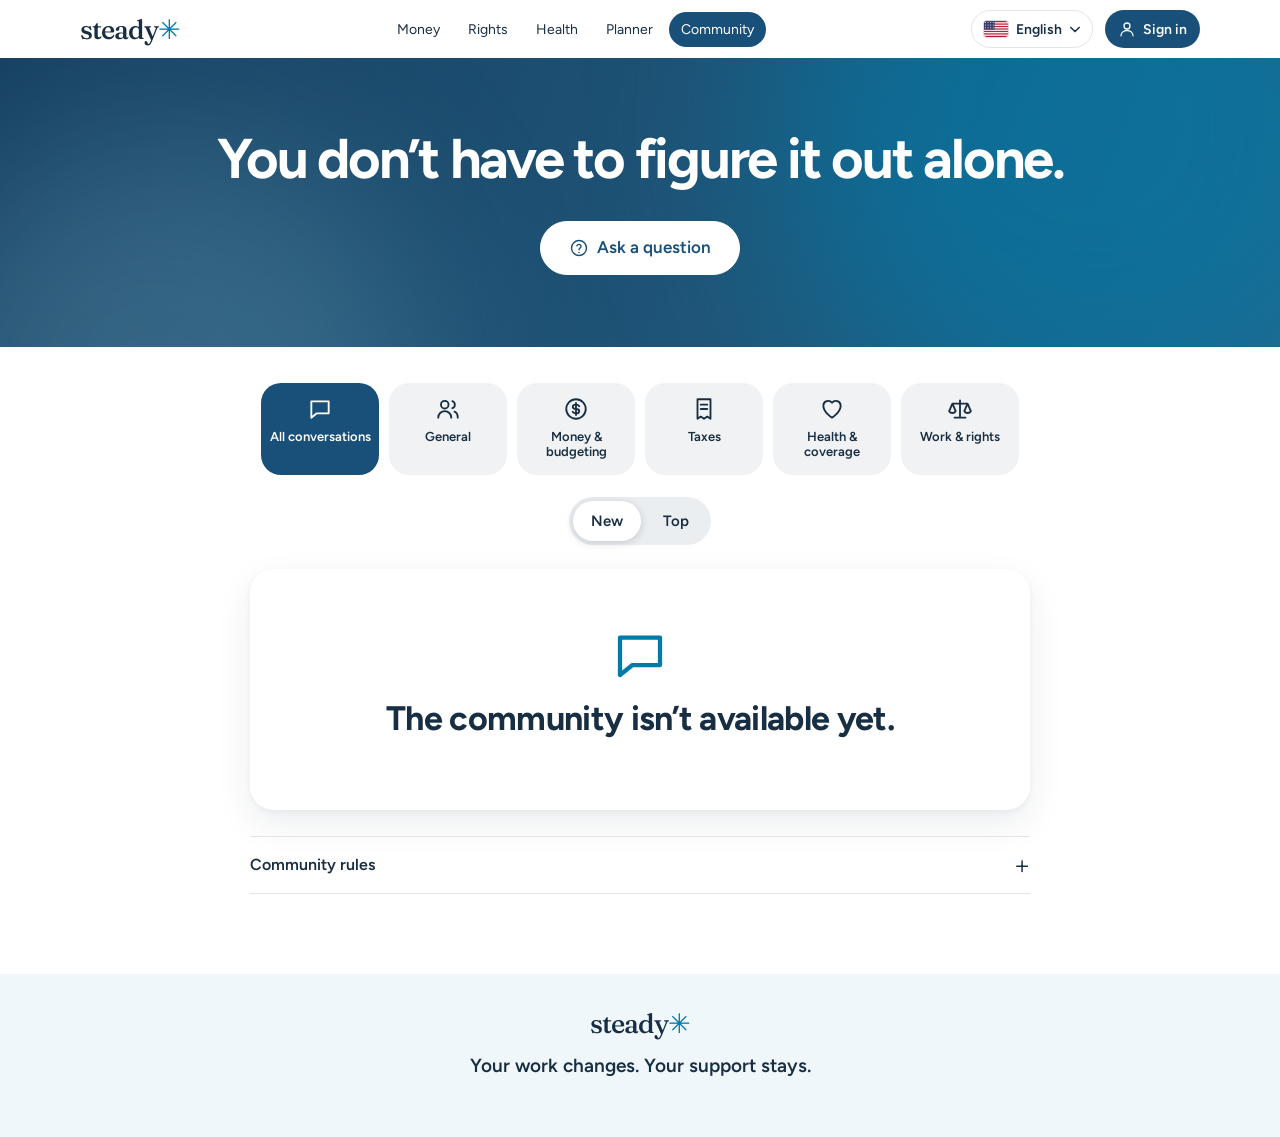
==== commit 7835f9bc: "Bring back the original colors and steadier tomorrow card Use the original steel blue, cerulean and " ====
--- a/community.html
+++ b/community.html
@@ -3,7 +3,7 @@
 <head>
 <meta charset="utf-8">
 <meta name="viewport" content="width=device-width,initial-scale=1">
-<meta name="theme-color" content="#0b2238">
+<meta name="theme-color" content="#185079">
 <title>Steady — Community</title>
 <link rel="stylesheet" href="steady.css">
 </head>
@@ -77,6 +77,7 @@
 <script src="community-i18n.js" defer></script>
 <script src="steady-i18n.js" defer></script>
 <script src="language-picker.js" defer></script>
+<script src="steady-links.js" defer></script>
 <script src="steady-config.js" defer></script>
 <script src="steady-backend.js" defer></script>
 <script src="steady-account.js" defer></script>
--- a/steady.css
+++ b/steady.css
@@ -2,11 +2,10 @@
 @font-face{font-family:"Fraunces";src:url(fonts/fraunces-latin-wght-normal.woff2) format("woff2");font-weight:100 900;font-display:swap}
 @font-face{font-family:"Figtree";src:url(fonts/figtree-latin-wght-normal.woff2) format("woff2");font-weight:300 900;font-display:swap}
 :root{
-  --ink:#0d2235;--muted:#5b6b78;--navy:#0b2238;--navy-2:#123a58;--blue:#007ba7;--blue-deep:#00658a;--sky:#7fd2ef;
-  --sun:#f6b04f;--sun-2:#ffd08a;--mint:#57c49c;--line:#dfe5e9;--soft:#f4f3ee;--tile:rgba(255,255,255,.09);
+  --ink:#182e43;--muted:#596978;--navy:#185079;--navy-2:#27658a;--pale:#e6f5fb;--blue:#007ba7;--blue-deep:#00658a;--sky:#7fd2ef;
+  --sage:#e6f0ea;--sage-ink:#275c49;--mint:#4f9a7c;--line:#dfe5e9;--soft:#f0f7fb;--tile:rgba(255,255,255,.09);
   --sans:"Figtree","PingFang SC","Noto Sans SC","Microsoft YaHei","Kohinoor Bangla","Noto Sans Bengali","Bangla Sangam MN","Nirmala UI","Noto Nastaliq Urdu","Noto Naskh Arabic","Urdu Typesetting","Kohinoor Devanagari","Noto Sans Devanagari",Arial,sans-serif;
   --ease:cubic-bezier(.2,.7,.2,1);
-  interpolate-size:allow-keywords;
 }
 *{box-sizing:border-box}
 html{scroll-behavior:smooth;scroll-padding-top:72px}
@@ -18,7 +17,7 @@
 i[data-icon]{display:inline-block;font-style:normal}
 .visually-hidden{position:absolute!important;width:1px;height:1px;margin:-1px;padding:0;overflow:hidden;clip-path:inset(50%);white-space:nowrap;border:0}
 .num{font-variant-numeric:tabular-nums;direction:ltr;unicode-bidi:isolate}
-a:focus-visible,button:focus-visible,input:focus-visible,summary:focus-visible,[tabindex]:focus-visible{outline:3px solid var(--sky);outline-offset:3px;border-radius:6px}
+a:focus-visible,button:focus-visible,input:focus-visible,summary:focus-visible,[tabindex]:focus-visible{outline:3px solid var(--blue);outline-offset:3px;border-radius:6px}
 .skip{position:absolute;inset-block-start:-100px;z-index:90;background:#fff;padding:12px}
 .skip:focus{inset-block-start:0}
 
@@ -39,7 +38,7 @@
 .topnav a:hover{background:#eef1f3}
 .topnav a.is-active{background:var(--navy);color:#fff}
 .lang-slot{margin-inline-start:auto}
-.scroll-progress{position:absolute;inset-inline:0;inset-block-end:0;height:2px;background:linear-gradient(90deg,var(--blue),var(--sun));transform:scaleX(0);transform-origin:left}
+.scroll-progress{position:absolute;inset-inline:0;inset-block-end:0;height:2px;background:linear-gradient(90deg,var(--blue),var(--sky));transform:scaleX(0);transform-origin:left}
 html[dir="rtl"] .scroll-progress{transform-origin:right}
 
 /* Language menu */
@@ -61,40 +60,40 @@
 .lang-menu li[aria-selected="true"] .lang-check{visibility:visible}
 
 /* Hero */
-.hero{position:relative;isolation:isolate;overflow:hidden;display:flex;flex-direction:column;align-items:center;justify-content:center;min-height:calc(100svh - 58px);padding:56px 24px 64px;background:var(--navy);color:#fff;text-align:center}
+.hero{position:relative;isolation:isolate;overflow:hidden;display:flex;flex-direction:column;align-items:center;justify-content:center;min-height:calc(100svh - 58px);padding:56px 24px 64px;background:linear-gradient(110deg,#153f60,var(--navy-2));color:#fff;text-align:center}
 .hero::before,.hero::after{content:"";position:absolute;z-index:-1;border-radius:50%;filter:blur(90px);pointer-events:none}
 .hero::before{width:620px;height:620px;inset-inline-end:-120px;inset-block-start:-240px;background:rgba(0,123,167,.6);animation:drift 16s ease-in-out infinite alternate}
-.hero::after{width:520px;height:520px;inset-inline-start:-100px;inset-block-end:-300px;background:rgba(246,176,79,.34);animation:drift 20s ease-in-out infinite alternate-reverse}
+.hero::after{width:520px;height:520px;inset-inline-start:-100px;inset-block-end:-300px;background:rgba(155,212,231,.22);animation:drift 20s ease-in-out infinite alternate-reverse}
 @keyframes drift{to{transform:translate(70px,50px) scale(1.15)}}
-@keyframes rise{from{opacity:0;transform:translateY(14px)}}
+@keyframes rise{from{transform:translateY(14px)}}
 .hero h1{margin:0;font-size:clamp(44px,7.6vw,104px);line-height:1.02;font-weight:700;letter-spacing:-.04em;animation:settle .9s var(--ease) both}
 @keyframes settle{from{transform:translateY(18px) scale(.98)}}
 .hero h1 span,.hero h1 em{display:block;font-style:normal}
-.hero h1 em{padding-block-end:.08em;background:linear-gradient(95deg,var(--sun-2),var(--sun) 45%,var(--sky));-webkit-background-clip:text;background-clip:text;color:transparent}
-.hero-ask{margin:36px 0 18px;font-size:clamp(19px,2vw,24px);font-weight:500;letter-spacing:0;color:#d5e6f0}
+.hero h1 em{padding-block-end:.08em;background:linear-gradient(95deg,#fff,var(--sky) 70%);-webkit-background-clip:text;background-clip:text;color:transparent}
+.hero-ask{margin:26px 0 14px;font-size:clamp(17px,1.6vw,20px);font-weight:500;letter-spacing:0;color:#d5e6f0}
 .tiles{display:grid;grid-template-columns:repeat(4,minmax(0,170px));gap:14px;width:100%;justify-content:center}
-.tile{display:flex;flex-direction:column;align-items:center;gap:12px;padding:24px 10px;border:1px solid rgba(255,255,255,.16);border-radius:24px;background:var(--tile);color:#fff;font-size:18px;font-weight:600;cursor:pointer;-webkit-backdrop-filter:blur(14px);backdrop-filter:blur(14px);transition:transform .25s var(--ease),background .25s,color .25s,border-color .25s}
+.tile{display:flex;flex-direction:column;align-items:center;gap:12px;padding:16px 10px;border:1px solid rgba(255,255,255,.16);border-radius:24px;background:var(--tile);color:#fff;font-size:16px;font-weight:600;cursor:pointer;-webkit-backdrop-filter:blur(14px);backdrop-filter:blur(14px);transition:transform .25s var(--ease),background .25s,color .25s,border-color .25s}
 .tile i{width:40px;height:40px;transition:transform .35s var(--ease)}
 .tile:hover{transform:translateY(-6px) scale(1.02);background:#fff;color:var(--navy);border-color:#fff}
 .tile:hover i{transform:scale(1.14)}
 .tile:active{transform:scale(.97)}
-.tile[aria-pressed="true"]{background:var(--sun);border-color:var(--sun);color:var(--navy)}
-.hero-meta{margin:22px 0 0;font-size:14px;color:#a9c4d3}
+.tile[aria-pressed="true"]{background:#fff;border-color:#fff;color:var(--navy)}
+.hero-meta{margin:22px 0 0;font-size:14px;color:#d5e6f0}
 
 /* Sections */
-.band{padding:clamp(72px,11vw,140px) 24px;text-align:center}
+.band{padding:clamp(48px,6vw,80px) 24px;text-align:center}
 .dark{background:var(--navy);color:#fff}
 .soft{background:var(--soft)}
-.sun{background:var(--sun);color:var(--navy)}
-.display{margin:0;font-size:clamp(40px,6.4vw,84px);line-height:1.05;font-weight:700;letter-spacing:-.035em}
-.display.small{font-size:clamp(32px,4.4vw,56px)}
-.lede{margin:12px 0 0;font-size:clamp(19px,2.2vw,26px);color:#6d7f8c}
-.dark .lede{color:#a9c4d3}.sun .lede{color:var(--navy)}
-.fine{margin:16px auto 0;max-width:640px;font-size:13px;line-height:1.55;color:#6d7f8c}
+.sun{background:var(--pale);color:var(--navy)}
+.display{margin:0;font-size:clamp(30px,4vw,50px);line-height:1.05;font-weight:700;letter-spacing:-.035em}
+.display.small{font-size:clamp(26px,3vw,36px)}
+.lede{margin:12px 0 0;font-size:clamp(16px,1.6vw,19px);color:#596978}
+.dark .lede{color:#d5e6f0}.sun .lede{color:var(--navy)}
+.fine{margin:16px auto 0;max-width:640px;font-size:13px;line-height:1.55;color:#596978}
 html[lang="ur"] .fine{line-height:2.1}
-.dark .fine{color:#a9c4d3}
-.can-reveal .reveal{opacity:0;transform:translateY(26px) scale(.985);transition:opacity .8s var(--ease),transform .8s var(--ease)}
-.can-reveal .reveal.is-visible{opacity:1;transform:none}
+.dark .fine{color:#d5e6f0}
+.can-reveal .reveal{transform:translateY(26px) scale(.985);transition:transform .8s var(--ease)}
+.can-reveal .reveal.is-visible{transform:none}
 
 /* Pills and controls */
 .pill{display:inline-flex;align-items:center;gap:8px;min-height:44px;padding:9px 18px;border:1px solid currentColor;border-radius:99px;background:transparent;font-size:15px;font-weight:600;text-decoration:none;cursor:pointer;transition:transform .2s var(--ease),background .2s,color .2s}
@@ -123,9 +122,9 @@
 .plan-ring circle{fill:none;stroke-width:3}
 .ring-track{stroke:#d6e6ee}
 .ring-value{stroke:var(--blue);stroke-linecap:round;stroke-dasharray:100;stroke-dashoffset:100;transition:stroke-dashoffset .5s var(--ease),stroke .3s}
-.is-done .ring-value{stroke:var(--mint)}
+.is-done .ring-value{stroke:var(--sage-ink)}
 #plan-count{position:absolute;inset:0;display:grid;place-items:center;font-size:20px;font-weight:700}
-#plan-title{margin:0;font-size:clamp(32px,4.6vw,60px);line-height:1.08;font-weight:700;letter-spacing:-.03em;outline:0}
+#plan-title{margin:0;font-size:clamp(26px,3.2vw,40px);line-height:1.08;font-weight:700;letter-spacing:-.03em;outline:0}
 #plan-status{margin:10px 0 24px;color:var(--muted);font-weight:500}
 .is-done #plan-status{color:#1f7a5a;font-weight:700}
 .steps{display:grid;grid-template-columns:repeat(3,1fr);gap:16px;max-width:1040px;margin:30px auto 28px;text-align:start}
@@ -137,31 +136,31 @@
 .step-text{font-size:19px;font-weight:600;line-height:1.3}
 html[lang="ur"] .step-text{line-height:1.9}
 .step:has(input:checked){background:var(--navy);color:#fff}
-.step input:checked~.step-mark{background:var(--mint);color:transparent;transform:scale(1.08);position:relative}
-.step input:checked~.step-mark::after{content:"✓";position:absolute;color:var(--navy);font-size:21px}
+.step input:checked~.step-mark{background:var(--sage);color:transparent;transform:scale(1.08);position:relative}
+.step input:checked~.step-mark::after{content:"✓";position:absolute;color:var(--sage-ink);font-size:21px}
 .step:has(input:focus-visible){outline:3px solid var(--blue);outline-offset:3px}
 .plan-actions{display:flex;flex-wrap:wrap;align-items:center;justify-content:center;gap:12px}
-.burst{position:absolute;inset-inline-start:50%;inset-block-start:50%;color:var(--sun);font-size:22px;pointer-events:none;animation:burst .9s var(--ease) forwards}
+.burst{position:absolute;inset-inline-start:50%;inset-block-start:50%;color:var(--sky);font-size:22px;pointer-events:none;animation:burst .9s var(--ease) forwards}
 .burst:nth-of-type(even){color:var(--blue)}
 @keyframes burst{to{transform:translate(var(--x),var(--y)) rotate(200deg) scale(.4);opacity:0}}
 
 /* Calculator and planner */
 .tax{max-width:880px;margin:44px auto 0}
-.tax-label{font-size:clamp(18px,2vw,22px);color:#a9c4d3}
+.tax-label{font-size:clamp(16px,1.5vw,18px);color:#d5e6f0}
 .tax-number{display:flex;align-items:baseline;justify-content:center;flex-wrap:wrap;gap:0 14px;margin-block:6px}
-.tax-number .num{font-size:clamp(68px,13vw,168px);line-height:1.02;font-weight:700;letter-spacing:-.045em;background:linear-gradient(95deg,#fff,var(--sky));-webkit-background-clip:text;background-clip:text;color:transparent;padding-inline-end:.05em}
+.tax-number .num{font-size:clamp(52px,7.5vw,96px);line-height:1.02;font-weight:700;letter-spacing:-.045em;background:linear-gradient(95deg,#fff,var(--sky));-webkit-background-clip:text;background-clip:text;color:transparent;padding-inline-end:.05em}
 .tax-number .num.is-short{background:linear-gradient(95deg,#ffb3a6,#ff8a78);-webkit-background-clip:text;background-clip:text}
-.tax-number small{font-size:clamp(20px,2.6vw,32px);font-weight:600;color:#a9c4d3}
+.tax-number small{font-size:clamp(18px,1.9vw,24px);font-weight:600;color:#d5e6f0}
 .tax-sub{margin:4px 0 0;font-size:18px;color:#d5e6f0}
-.tax-note{margin:2px 0 0;font-size:14px;color:#a9c4d3}
+.tax-note{margin:2px 0 0;font-size:14px;color:#d5e6f0}
 .sliders{display:grid;grid-template-columns:repeat(2,1fr);gap:18px;margin-block:38px 24px;text-align:start}
 .sliders.four{grid-template-columns:repeat(2,1fr);margin-block:26px}
 .slider{padding:20px 22px 16px;border-radius:22px;background:var(--tile)}
-.slider label{display:block;font-size:14px;color:#c6dae6}
+.slider label{display:block;font-size:14px;color:#d5e6f0}
 .money-field{display:flex;align-items:baseline;gap:3px;direction:ltr;justify-content:flex-start}
 html[dir="rtl"] .money-field{justify-content:flex-end}
-.money-field span{font-size:26px;font-weight:600;color:#a9c4d3}
-.money-field input{width:100%;min-width:0;padding:0;border:0;background:none;color:#fff;font-size:clamp(28px,3.4vw,38px);font-weight:700;letter-spacing:-.02em;outline:0;-moz-appearance:textfield;appearance:textfield}
+.money-field span{font-size:26px;font-weight:600;color:#d5e6f0}
+.money-field input{width:100%;min-width:0;padding:0;border:0;background:none;color:#fff;font-size:clamp(24px,2.6vw,30px);font-weight:700;letter-spacing:-.02em;outline:0;-moz-appearance:textfield;appearance:textfield}
 html[dir="rtl"] .money-field input{width:7ch;flex:0 1 auto}
 .money-field input::-webkit-outer-spin-button,.money-field input::-webkit-inner-spin-button{-webkit-appearance:none;margin:0}
 input[type="range"]{--fill:50%;-webkit-appearance:none;appearance:none;display:block;width:100%;height:32px;margin:6px 0 0;background:transparent;cursor:grab}
@@ -185,11 +184,11 @@
 .share-legend li{display:flex;align-items:center;gap:7px}
 .share-legend i{width:11px;height:11px;border-radius:3px;flex-shrink:0}
 .share-legend b{color:#fff}
-.tone-expense{background:#8fa3b1}.tone-federal{background:#3d9ad1}.tone-self{background:var(--sky)}.tone-medicare{background:var(--sun)}.tone-left{background:var(--mint)}.tone-short{background:#ef6f5c}
+.tone-expense{background:#8fa3b1}.tone-federal{background:#3d9ad1}.tone-self{background:var(--sky)}.tone-medicare{background:var(--navy)}.tone-left{background:var(--mint)}.tone-short{background:#ef6f5c}
 .tax-foot{display:flex;flex-wrap:wrap;align-items:center;justify-content:center;gap:10px;margin-top:26px}
 .rows{margin:18px auto 0;max-width:520px;text-align:start}
 .rows>div{display:flex;justify-content:space-between;gap:20px;padding:11px 0;border-bottom:1px solid rgba(255,255,255,.14);font-size:15px}
-.rows dt{color:#c6dae6}.rows dd{margin:0;font-weight:700}
+.rows dt{color:#d5e6f0}.rows dd{margin:0;font-weight:700}
 
 /* Details */
 details{text-align:start}
@@ -197,33 +196,31 @@
 summary::-webkit-details-marker{display:none}
 summary::after{content:"+";flex-shrink:0;font-size:26px;font-weight:300;line-height:1;transition:transform .3s var(--ease)}
 details[open]>summary::after{transform:rotate(45deg)}
-details::details-content{height:0;overflow:clip;transition:height .35s var(--ease),content-visibility .35s allow-discrete}
-details[open]::details-content{height:auto}
 .math{max-width:560px;margin:22px auto 0;border-top:1px solid rgba(255,255,255,.14);border-bottom:1px solid rgba(255,255,255,.14)}
 .math summary{justify-content:center;font-size:15px}
 .math .fine{margin-block:14px;text-align:center}
 .links a{text-decoration:underline}
-.faq{max-width:760px;margin:auto;padding-block:clamp(64px,8vw,110px)}
+.faq{max-width:760px;margin:auto;padding-block:clamp(44px,5vw,70px)}
 .faq .display{margin-bottom:30px}
 .faq details{border-bottom:1px solid var(--line)}
-.faq summary{font-size:clamp(18px,2vw,22px);padding-block:12px}
+.faq summary{font-size:clamp(16px,1.5vw,18px);padding-block:12px}
 .faq p{margin:0 0 20px;color:var(--muted);font-size:18px}
 
 /* Choosers */
 .chooser{max-width:920px;margin:44px auto 0}
 .chooser-tabs{display:grid;grid-template-columns:repeat(3,1fr);gap:12px}
-.chooser-tabs button{display:flex;flex-direction:column;align-items:center;gap:10px;min-height:118px;padding:18px 10px;border:0;border-radius:22px;background:rgba(13,34,53,.06);font-size:16px;font-weight:600;line-height:1.25;cursor:pointer;transition:background .25s,color .25s,transform .22s var(--ease)}
+.chooser-tabs button{display:flex;flex-direction:column;align-items:center;gap:10px;min-height:92px;padding:18px 10px;border:0;border-radius:22px;background:rgba(13,34,53,.06);font-size:16px;font-weight:600;line-height:1.25;cursor:pointer;transition:background .25s,color .25s,transform .22s var(--ease)}
 .chooser-tabs .ico{width:34px;height:34px}
 .chooser-tabs button:hover{transform:translateY(-3px);background:rgba(13,34,53,.1)}
 .chooser-tabs button[aria-pressed="true"]{background:var(--navy);color:#fff}
-.chooser-card{margin-top:14px;padding:clamp(34px,5vw,60px) 24px;border-radius:28px;background:#fff;box-shadow:0 2px 6px rgba(13,34,53,.05),0 20px 50px rgba(13,34,53,.09);animation:swap .45s var(--ease)}
+.chooser-card{margin-top:14px;padding:clamp(24px,3.2vw,38px) 22px;border-radius:28px;background:#fff;box-shadow:0 2px 6px rgba(13,34,53,.05),0 20px 50px rgba(13,34,53,.09);animation:swap .45s var(--ease)}
 .soft .chooser-card{background:#fff}
 #legal .chooser-card{background:var(--soft);box-shadow:none}
-@keyframes swap{from{opacity:0;transform:translateY(12px) scale(.985)}}
+@keyframes swap{from{transform:translateY(12px) scale(.985)}}
 .chooser-icon{display:block;width:58px;height:58px;margin:0 auto 14px;color:var(--blue)}
-.chooser-card h3{margin:0;font-size:clamp(28px,3.8vw,46px);line-height:1.1;font-weight:700;letter-spacing:-.025em}
+.chooser-card h3{margin:0;font-size:clamp(24px,2.6vw,32px);line-height:1.1;font-weight:700;letter-spacing:-.025em}
 html[lang="ur"] .chooser-card h3{line-height:1.8}
-.chooser-card p{margin:10px 0 24px;font-size:clamp(17px,2vw,21px);color:var(--muted)}
+.chooser-card p{margin:10px 0 24px;font-size:clamp(16px,1.5vw,18px);color:var(--muted)}
 .extras{display:flex;flex-wrap:wrap;align-items:center;justify-content:center;gap:10px;margin-top:24px;font-size:15px;font-weight:500}
 
 /* 211 */
@@ -231,7 +228,7 @@
 .sun .pill{margin-top:26px}
 
 /* Footer */
-.foot{padding:56px 24px 70px;background:var(--soft);text-align:center}
+.foot{padding:36px 24px 44px;background:var(--soft);text-align:center}
 .foot-line{margin:12px 0;font-size:19px;font-weight:600}
 
 /* Phone tab bar */
@@ -286,7 +283,7 @@
 
 /* Tool tabs */
 .tabs{display:grid;grid-template-columns:repeat(3,1fr);gap:10px;max-width:760px;margin:36px auto 0}
-.tabs button{display:flex;flex-direction:column;align-items:center;gap:8px;min-height:88px;padding:13px 8px;border:0;border-radius:20px;background:rgba(13,34,53,.07);color:var(--ink);font-size:15px;font-weight:600;line-height:1.2;cursor:pointer;transition:background .25s,color .25s,transform .2s var(--ease)}
+.tabs button{display:flex;flex-direction:column;align-items:center;gap:8px;min-height:72px;padding:13px 8px;border:0;border-radius:20px;background:rgba(13,34,53,.07);color:var(--ink);font-size:15px;font-weight:600;line-height:1.2;cursor:pointer;transition:background .25s,color .25s,transform .2s var(--ease)}
 .tabs i{width:26px;height:26px}
 .tabs button:hover{transform:translateY(-2px)}
 .tabs button[aria-pressed="true"]{background:var(--navy);color:#fff}
@@ -305,13 +302,13 @@
 /* Income swings */
 .swing-bars{display:flex;align-items:flex-end;gap:12px;height:120px;max-width:440px;margin:26px auto 0}
 .swing-bars i{flex:1;min-height:4px;border-radius:12px 12px 4px 4px;background:rgba(255,255,255,.28);transition:height .35s var(--ease),background .25s}
-.swing-bars i.is-low{background:var(--sun)}
+.swing-bars i.is-low{background:var(--blue)}
 .next-payment{display:flex;flex-wrap:wrap;align-items:center;justify-content:center;gap:6px 12px;margin-top:22px;padding:16px;border-radius:18px;background:rgba(255,255,255,.08)}
 .next-payment .tax-label{flex-basis:100%;font-size:14px}
 .next-payment b{font-size:clamp(20px,2.4vw,26px)}
 .next-payment .tax-note{flex-basis:100%;margin:0}
 .miles{margin:0 0 22px;padding:16px 20px;border-radius:18px;background:rgba(255,255,255,.08);text-align:start}
-.miles label{display:block;font-size:14px;color:#c6dae6}
+.miles label{display:block;font-size:14px;color:#d5e6f0}
 .miles-row{display:flex;gap:10px;margin-top:8px}
 .miles input{flex:1;min-width:0;padding:9px 14px;border:1px solid rgba(255,255,255,.25);border-radius:99px;background:rgba(255,255,255,.08);color:#fff;font-size:17px}
 .miles .pill{color:#fff;flex-shrink:0}
@@ -319,17 +316,17 @@
 
 /* Rights finder */
 .finder{max-width:920px;margin:36px auto 0}
-.finder-q{margin:26px 0 12px;font-size:clamp(20px,2.4vw,28px);font-weight:700;letter-spacing:-.02em}
+.finder-q{margin:26px 0 12px;font-size:clamp(18px,1.8vw,22px);font-weight:700;letter-spacing:-.02em}
 html[lang="ur"] .finder-q{line-height:1.8;letter-spacing:0}
 .finder-grid{display:grid;grid-template-columns:repeat(auto-fit,minmax(150px,1fr));gap:10px}
-.finder-grid button{display:flex;flex-direction:column;align-items:center;gap:9px;min-height:104px;padding:15px 10px;border:0;border-radius:20px;background:rgba(13,34,53,.06);font-size:15px;font-weight:600;line-height:1.2;cursor:pointer;transition:background .25s,color .25s,transform .2s var(--ease)}
+.finder-grid button{display:flex;flex-direction:column;align-items:center;gap:9px;min-height:86px;padding:15px 10px;border:0;border-radius:20px;background:rgba(13,34,53,.06);font-size:15px;font-weight:600;line-height:1.2;cursor:pointer;transition:background .25s,color .25s,transform .2s var(--ease)}
 .finder-grid .ico{width:30px;height:30px;flex-shrink:0}
 .finder-grid button:hover{transform:translateY(-3px);background:rgba(13,34,53,.1)}
 .finder-grid button[aria-pressed="true"]{background:var(--navy);color:#fff}
-.rights-result{margin-top:18px;padding:clamp(26px,4.5vw,50px) clamp(20px,4vw,44px);border-radius:28px;background:var(--soft);animation:swap .45s var(--ease);outline:0}
-.rights-result h3{margin:0;font-size:clamp(28px,3.8vw,46px);line-height:1.08;font-weight:700;letter-spacing:-.025em}
+.rights-result{margin-top:18px;padding:clamp(22px,3vw,34px) clamp(18px,3vw,30px);border-radius:28px;background:var(--soft);animation:swap .45s var(--ease);outline:0}
+.rights-result h3{margin:0;font-size:clamp(24px,2.6vw,32px);line-height:1.08;font-weight:700;letter-spacing:-.025em}
 html[lang="ur"] .rights-result h3{line-height:1.8;letter-spacing:0}
-.rights-line{margin:12px auto 18px;max-width:640px;font-size:clamp(17px,2vw,21px);color:var(--muted)}
+.rights-line{margin:12px auto 18px;max-width:640px;font-size:clamp(16px,1.5vw,18px);color:var(--muted)}
 .status-note{display:flex;align-items:center;justify-content:center;gap:8px;margin:0 auto 20px;color:#1f6b52;font-size:14px;font-weight:600}
 .status-note .ico{width:20px;height:20px;flex-shrink:0}
 .rights-result h4,.overdue h4{margin:28px 0 12px;font-size:16px;font-weight:700}
@@ -337,7 +334,7 @@
 .proof-grid label{position:relative;display:block;cursor:pointer}
 .proof-grid input{position:absolute;inset:0;width:100%;height:100%;margin:0;opacity:0;cursor:pointer}
 .proof-grid span{display:flex;align-items:center;justify-content:center;min-height:56px;padding:9px 12px;border-radius:14px;background:#fff;font-size:14px;font-weight:600;line-height:1.25;transition:background .2s,color .2s}
-.proof-grid input:checked+span{background:var(--mint);color:var(--navy)}
+.proof-grid input:checked+span{background:var(--sage);color:var(--sage-ink)}
 .proof-grid input:checked+span::before{content:"✓";margin-inline-end:6px}
 .proof-grid input:focus-visible+span{outline:3px solid var(--blue);outline-offset:2px}
 .overdue{margin-top:6px}
@@ -373,13 +370,69 @@
 .slider.light input[type="range"]::-moz-range-progress{background:var(--blue)}
 .slider.light input[type="range"]::-webkit-slider-thumb{background:var(--navy)}
 .slider.light input[type="range"]::-moz-range-thumb{background:var(--navy)}
-.zones{display:grid;grid-template-columns:repeat(3,1fr);gap:4px;margin-top:16px;padding:4px;border-radius:99px;background:#e6e6e0}
+.zones{display:grid;grid-template-columns:repeat(3,1fr);gap:4px;margin-top:16px;padding:4px;border-radius:99px;background:#dcebf3}
 .zones span{padding:9px 6px;border-radius:99px;color:var(--muted);font-size:14px;font-weight:600;line-height:1.2;transition:background .3s,color .3s}
 .zones .is-on{background:var(--navy);color:#fff}
 .coverage-result{margin-top:14px;animation:none}
 .coverage .tax-foot .pill{border-color:var(--navy)}
 .enroll-note{color:var(--navy);font-weight:600}
 #legal>.tax-foot .pill{border-color:var(--navy)}
+
+/* Pay checker */
+.tabs.two{grid-template-columns:repeat(2,1fr);max-width:560px}
+.pay-tool{max-width:760px;margin:26px auto 0}
+.pay-kinds{margin-bottom:20px}
+.coverage-inputs.even{grid-template-columns:1fr 1fr}
+.pay-tool .slider.light{background:var(--soft);box-shadow:none}
+.pay-hint{margin:10px auto 0;text-align:center}
+.pay-answer{margin-top:14px;padding:26px 24px 18px;border-radius:26px;background:var(--soft);transition:background .3s}
+.pay-answer.is-short{background:#fde8e3}
+.pay-answer.is-ok{background:var(--sage-soft,#e4f1ea)}
+.pay-answer .tax-label{color:var(--ink);font-weight:600}
+.pay-number{margin-top:4px;font-size:clamp(46px,6.5vw,76px);line-height:1.05;font-weight:700;letter-spacing:-.04em}
+.pay-answer.is-short .pay-number{color:#b23c2c}
+.pay-answer.is-ok .pay-number{color:#1f7a5a}
+.rows.light>div{border-bottom-color:rgba(13,34,53,.12)}
+.rows.light dt{color:var(--muted)}
+.rows.light{margin-top:12px}
+.pay-tool .rights-actions{margin-top:16px}
+.pay-tool .pill:not(.pill-strong){border-color:var(--navy)}
+.pay-tool .chooser-card{background:var(--soft);box-shadow:none}
+.chooser-icon i{width:100%;height:100%}
+.pay-tool .money-field{justify-content:flex-start}
+
+/* Take-home comparer */
+.tabs.four{grid-template-columns:repeat(4,1fr);max-width:920px}
+.compare{max-width:1000px;margin:30px auto 0}
+.compare-verdict{min-height:1.2em;margin:0 0 22px;font-size:clamp(20px,2.4vw,28px);font-weight:700;letter-spacing:-.02em;line-height:1.15;color:var(--sage-ink)}
+html[lang="ur"] .compare-verdict{line-height:1.9;letter-spacing:0}
+.compare-grid{display:grid;grid-template-columns:1fr 1fr;gap:16px;text-align:start}
+.compare-card{display:flex;flex-direction:column;gap:10px;padding:22px;border:2px solid transparent;border-radius:26px;background:var(--tile);transition:border-color .25s}
+.compare-card.is-best{border-color:var(--sage-ink);box-shadow:0 0 0 3px var(--sage)}
+.compare-card h3{margin:0;font-size:24px;font-weight:700;letter-spacing:-.015em}
+.compare-type{display:grid;grid-template-columns:1fr 1fr;border-radius:18px}
+.compare-type button{min-height:48px;padding:6px 8px;border-radius:14px;font-size:13px;line-height:1.2}
+.slider.compact{padding:12px 14px 8px;border-radius:16px;background:rgba(255,255,255,.05)}
+.slider.compact small{display:block;color:#d5e6f0;font-size:12px}
+.slider.compact .money-field input{font-size:24px}
+.slider.compact .money-field span{font-size:18px}
+.compare-result{margin-top:4px;text-align:center}
+.compare-amount{font-size:clamp(34px,4vw,48px);font-weight:700;letter-spacing:-.03em;line-height:1.1}
+.compare-result>span{color:#d5e6f0;font-size:14px}
+.compare-result .rows{margin-top:6px}
+.compare-result .rows>div{border-bottom:0;padding-block:6px}
+
+/* Language reminder for outside sites */
+#lang-sheet{width:min(500px,calc(100vw - 24px));padding:28px;border:0;border-radius:28px;color:var(--ink);text-align:center;box-shadow:0 30px 90px rgba(4,22,36,.45)}
+#lang-sheet::backdrop{background:rgba(6,20,33,.55)}
+.lang-sheet-head .flag{width:48px;height:32px;margin:0 auto 14px;border-radius:5px}
+#lang-sheet h2{margin:0;font-size:clamp(24px,3.4vw,30px);line-height:1.15;font-weight:700;letter-spacing:-.02em}
+html[lang="ur"] #lang-sheet h2{line-height:1.8;letter-spacing:0}
+#lang-sheet p{margin:12px 0 0;color:var(--muted)}
+.lang-sheet-actions{display:flex;flex-direction:column;align-items:center;gap:10px;margin-top:20px}
+.lang-sheet-actions .button{width:100%;min-height:52px;font-size:16px}
+.lang-sheet-actions .pill{width:100%;justify-content:center;border-color:var(--navy)}
+#lang-sheet .fine{margin-top:16px}
 
 /* Account link */
 .account-link{display:inline-flex;align-items:center;gap:7px;height:38px;padding:0 13px;border-radius:99px;background:var(--navy);color:#fff;font-size:14px;font-weight:600;text-decoration:none;white-space:nowrap;transition:background .2s,transform .2s var(--ease)}
@@ -392,18 +445,18 @@
 /* Sign-in page */
 .signin{min-height:calc(100svh - 58px)}
 .signin section{display:flex;flex-direction:column;align-items:center;animation:rise .6s var(--ease)}
-.signin h1{font-size:clamp(44px,7.4vw,96px)}
-.signin h1.signin-small{max-width:900px;font-size:clamp(32px,4.6vw,60px);line-height:1.1}
+.signin h1{font-size:clamp(36px,5vw,64px)}
+.signin h1.signin-small{max-width:900px;font-size:clamp(28px,3.4vw,42px);line-height:1.1}
 .perks{display:grid;grid-template-columns:repeat(3,minmax(0,190px));gap:14px;width:100%;margin:40px 0 34px;padding:0;list-style:none;justify-content:center}
 .perks li{display:flex;flex-direction:column;align-items:center;gap:12px;padding:24px 12px;border:1px solid rgba(255,255,255,.16);border-radius:24px;background:var(--tile);font-size:16px;font-weight:600;line-height:1.25;-webkit-backdrop-filter:blur(14px);backdrop-filter:blur(14px)}
 .perks i{width:38px;height:38px}
-.pill-sun{border-color:var(--sun);background:var(--sun);color:var(--navy);padding:13px 28px;font-size:17px;min-height:54px}
-.pill-sun:hover{background:var(--sun-2);border-color:var(--sun-2)}
+.pill-sun{border-color:#fff;background:#fff;color:var(--navy);padding:13px 28px;font-size:17px;min-height:54px}
+.pill-sun:hover{background:var(--pale);border-color:var(--pale)}
 .pill.on-dark{min-height:54px;padding-inline:26px;color:#fff;font-size:16px}
 .signin-actions{display:flex;flex-wrap:wrap;justify-content:center;gap:12px;margin-top:28px}
 .signin-alt{margin:18px 0 0;font-size:15px}
 .signin-alt a{color:#fff}
-.hero-sub{margin:14px 0 0;font-size:clamp(18px,2.2vw,24px);color:#d5e6f0}
+.hero-sub{margin:14px 0 0;font-size:clamp(16px,1.6vw,19px);color:#d5e6f0}
 .signin-icon{display:block;width:70px;height:70px;margin-bottom:20px;color:var(--sky)}
 .signin-icon i{width:100%;height:100%}
 .signin section>.pill-sun{margin-top:26px}
@@ -413,8 +466,8 @@
 
 .signin-form{display:flex;flex-direction:column;align-items:center;gap:12px;width:100%;max-width:400px}
 .signin-form input{width:100%;min-height:56px;padding:12px 22px;border:1.5px solid rgba(255,255,255,.28);border-radius:99px;background:rgba(255,255,255,.1);color:#fff;font-size:18px;text-align:center;outline:0;transition:border-color .2s,background .2s,box-shadow .2s}
-.signin-form input::placeholder{color:#a9c4d3}
-.signin-form input:focus{border-color:var(--sun);background:rgba(255,255,255,.14);box-shadow:0 0 0 3px rgba(246,176,79,.25)}
+.signin-form input::placeholder{color:#d5e6f0}
+.signin-form input:focus{border-color:#fff;background:rgba(255,255,255,.14);box-shadow:0 0 0 3px rgba(155,212,231,.4)}
 .signin-form .pill{width:100%;justify-content:center;cursor:pointer}
 .signin-form .pill:disabled{opacity:.6;cursor:default}
 .signin-form .code-input{min-height:74px;font-size:36px;font-weight:700;letter-spacing:.3em;font-variant-numeric:tabular-nums}
@@ -426,13 +479,13 @@
 .link.on-dark:disabled{opacity:.6;cursor:default}
 .link.on-dark:hover:not(:disabled){color:#fff}
 .delete-account{margin-top:34px;font-size:13px}
-.dev-hint{padding:5px 12px;border-radius:99px;background:rgba(246,176,79,.2);color:var(--sun-2)}
+.dev-hint{padding:5px 12px;border-radius:99px;background:var(--sage);color:var(--sage-ink)}
 .hero .hero-meta+.hero-meta{margin-top:10px}
 #email-form+.hero-meta{margin-top:18px}
 .signin button.pill.on-dark{background:transparent;cursor:pointer}
 
 /* Moderator tools */
-.mod-panel{margin-bottom:18px;padding:0 20px 8px;border-radius:20px;background:var(--sun-soft,#fdf0db)}
+.mod-panel{margin-bottom:18px;padding:0 20px 8px;border-radius:20px;background:var(--pale)}
 .mod-item{padding:14px 0;border-top:1px solid rgba(13,34,53,.12)}
 .mod-item a{text-decoration:none}
 .mod-item p{margin:6px 0 0;color:var(--muted)}
@@ -441,8 +494,8 @@
 .post-meta .topic-tag.is-hidden{margin-inline-start:0}
 
 /* Community */
-.community-hero{min-height:0;padding:clamp(64px,10vw,120px) 24px}
-.community-hero h1{max-width:1000px;font-size:clamp(40px,6.4vw,84px);line-height:1.05}
+.community-hero{min-height:0;padding:clamp(44px,6vw,72px) 24px}
+.community-hero h1{max-width:1000px;font-size:clamp(32px,4.4vw,56px);line-height:1.05}
 .community-hero .pill-sun{margin-top:32px;cursor:pointer}
 .pill-sun i,.pill-sun .ico{width:20px;height:20px}
 .community{max-width:820px;margin:auto;padding:30px 20px 80px}
@@ -472,7 +525,7 @@
 .vote b{min-width:24px;text-align:center;font-size:14px}
 .vote button{display:grid;place-items:center;width:38px;height:38px;padding:9px;border:0;border-radius:50%;background:transparent;cursor:pointer;transition:background .2s,color .2s,transform .2s var(--ease)}
 .vote button:hover{background:#fff;transform:scale(1.08)}
-.vote button[data-vote="1"][aria-pressed="true"]{background:var(--mint);color:var(--navy)}
+.vote button[data-vote="1"][aria-pressed="true"]{background:var(--sage);color:var(--sage-ink)}
 .vote button[data-vote="-1"][aria-pressed="true"]{background:#ffd9d2;color:#8e2c1d}
 .quiet{display:inline-flex;align-items:center;gap:6px;min-height:40px;padding:6px 11px;border:0;border-radius:99px;background:transparent;color:var(--muted);font-size:13px;font-weight:600;text-decoration:none;cursor:pointer;transition:background .2s,color .2s}
 .quiet .ico{width:17px;height:17px;flex-shrink:0}
@@ -551,8 +604,80 @@
   .coverage-inputs{grid-template-columns:1fr}
   .zones span{font-size:12px;padding-inline:3px}
 }
+@media(max-width:820px){.coverage-inputs.even{grid-template-columns:1fr}.pay-kinds button{padding-inline:10px;font-size:13px}}
+@media(max-width:820px){.tabs.four{grid-template-columns:repeat(2,1fr)}.compare-grid{grid-template-columns:1fr}}
+@media(max-width:820px){#lang-sheet{width:100vw;max-width:100vw;margin:auto 0 0;border-radius:28px 28px 0 0;padding-bottom:calc(28px + env(safe-area-inset-bottom))}}
 @media print{.account-link{display:none}}
 @media(max-width:820px){
   html[lang="ur"] .tabbar a{line-height:1.7}
   html[lang="ur"] .tabbar a span{overflow:visible;white-space:normal;font-size:12px}
 }
+
+/* Selected states change instantly, so text can't sit white-on-white while a color fades.
+   Entrance animations only move things: content must never depend on an animation to be visible. */
+.tabs button,.finder-grid button,.chooser-tabs button,.segmented button,.topics button,.topnav a,.tile,.pill,.step,.step-mark,.proof-grid span,.zones span,.quiet,.avatar-grid span,.topic-grid span,.vote button,.tabbar a{transition:transform .2s var(--ease)}
+
+/* Lighter tool sections, like the original: only page heroes stay full blue */
+.hero :focus-visible,.signin :focus-visible{outline-color:#fff}
+.hero-meta{display:inline-block;padding:6px 14px;border-radius:99px;background:var(--sage);color:var(--sage-ink);font-weight:600}
+.chip{background:var(--sage);color:var(--sage-ink)}
+.dark{--tile:#fff;background:var(--soft);color:var(--ink)}
+.dark .lede,.dark .fine,.dark .tax-label,.dark .tax-number small,.dark .tax-sub,.dark .tax-note,.dark .slider label,.dark .money-field span,.dark .what-if,.dark .share-legend,.dark .rows dt,.dark .miles label,.dark .slider.compact small,.dark .compare-result>span{color:var(--muted)}
+.dark .money-field input,.dark .what-if b,.dark .share-legend b{color:var(--ink)}
+.dark .slider,.dark .compare-card{box-shadow:0 2px 6px rgba(24,80,121,.06),0 12px 30px rgba(24,80,121,.08)}
+.dark .slider.compact{background:var(--soft);box-shadow:none}
+.dark .tax-number .num{background:linear-gradient(95deg,var(--navy),var(--blue));-webkit-background-clip:text;background-clip:text}
+.dark .tax-number .num.is-short{background:linear-gradient(95deg,#b23c2c,#8e2c1d);-webkit-background-clip:text;background-clip:text}
+.dark input[type="range"]::-webkit-slider-runnable-track{background:linear-gradient(to right,var(--blue) var(--fill),#d3e3ec var(--fill))}
+html[dir="rtl"] .dark input[type="range"]::-webkit-slider-runnable-track{background:linear-gradient(to left,var(--blue) var(--fill),#d3e3ec var(--fill))}
+.dark input[type="range"]::-moz-range-track{background:#d3e3ec}
+.dark input[type="range"]::-moz-range-progress{background:var(--blue)}
+.dark input[type="range"]::-webkit-slider-thumb{background:var(--navy);box-shadow:0 3px 10px rgba(24,80,121,.3)}
+.dark input[type="range"]::-moz-range-thumb{background:var(--navy);box-shadow:0 3px 10px rgba(24,80,121,.3)}
+.dark .share-bar{background:rgba(24,80,121,.1)}
+.dark .rows>div{border-bottom-color:rgba(24,80,121,.14)}
+.dark .math{border-color:rgba(24,80,121,.14)}
+.dark .tabs.on-dark button,.dark .chooser-tabs button{background:#fff;color:var(--ink)}
+.dark .chooser-tabs button:hover{background:var(--pale)}
+.dark .tabs.on-dark button[aria-pressed="true"],.dark .chooser-tabs button[aria-pressed="true"]{background:var(--navy);color:#fff}
+.dark .segmented.on-dark{background:#dcebf3}
+.dark .segmented.on-dark button{color:var(--ink)}
+.dark .segmented.on-dark button[aria-pressed="true"]{background:var(--navy);color:#fff}
+.dark .chip{background:var(--sage)}
+.dark .tax-foot .pill,.dark .miles .pill{color:var(--navy)}
+.dark .swing-bars i{background:#c8e4f0}
+.dark .swing-bars i.is-low{background:var(--blue)}
+.dark .miles{background:#fff}
+.dark .miles input{border-color:#c8d9e3;background:#fff;color:var(--ink)}
+
+/* Home hero: headline beside the "steadier tomorrow" card */
+.hero-home{flex-direction:row;gap:clamp(32px,6vw,84px);min-height:0;padding-block:clamp(48px,6.5vw,80px);text-align:start}
+.hero-main{display:flex;flex-direction:column;align-items:flex-start;flex:0 1 580px;min-width:0}
+.hero-home h1{font-size:clamp(36px,4.8vw,62px)}
+.hero-home .tiles{justify-content:start;grid-template-columns:repeat(3,minmax(0,150px))}
+.hero-art{position:relative;display:flex;flex-direction:column;align-items:flex-end;flex:0 0 300px;color:var(--ink)}
+.art-card{width:100%;padding:24px;border-radius:18px;background:#f0f7fb;box-shadow:0 20px 50px rgba(21,63,96,.3);transform:rotate(-3deg);animation:art-float 6s ease-in-out infinite alternate}
+@keyframes art-float{to{transform:rotate(-2deg) translateY(-6px)}}
+.art-eyebrow{font-size:11px;font-weight:600;letter-spacing:.12em;text-transform:uppercase;color:var(--muted)}
+html:is([lang="zh-Hans"],[lang="bn"],[lang="ur"],[lang="hi"]) .art-eyebrow{letter-spacing:0;font-size:13px}
+.art-card strong{display:block;margin:10px 0 14px;padding-block-end:14px;border-block-end:1px solid #dce0e9;font:400 28px/1.2 Georgia,var(--sans)}
+html[lang="ur"] .art-card strong{line-height:1.7}
+.art-row{display:flex;align-items:center;gap:10px;margin-block-start:10px;font-size:14px}
+.art-row b{display:grid;place-items:center;flex:0 0 22px;height:22px;border-radius:50%;background:var(--sage);color:var(--sage-ink);font-size:12px}
+.art-star{position:absolute;inset-block-start:-44px;inset-inline-end:-22px;z-index:1;font-size:84px;line-height:1;color:#a9d5ea;pointer-events:none}
+.art-pill{position:relative;margin-block-start:-6px;padding:9px 14px;border-radius:10px;background:var(--sage);color:var(--sage-ink);font-size:12px;font-weight:600;box-shadow:0 8px 20px rgba(21,63,96,.2);transform:rotate(2deg)}
+@media(max-width:900px){
+  .hero-home{flex-direction:column;text-align:center}
+  .hero-main{flex-basis:auto;align-items:center;width:100%}
+  .hero-home .tiles{justify-content:center}
+  .hero-art{display:none}
+}
+@media(prefers-reduced-motion:reduce){.art-card{animation:none}}
+
+/* The 211 help line: a compact strip, not a full section */
+#help{display:flex;flex-wrap:wrap;align-items:center;justify-content:center;gap:8px 16px;padding-block:22px}
+#help .sun-icon{width:26px;height:26px;margin:0}
+#help .display{font-size:clamp(19px,1.8vw,22px);letter-spacing:-.01em}
+#help .lede{margin:0;font-size:15px}
+#help .pill{margin-top:0}
+@media print{.hero-art{display:none}}
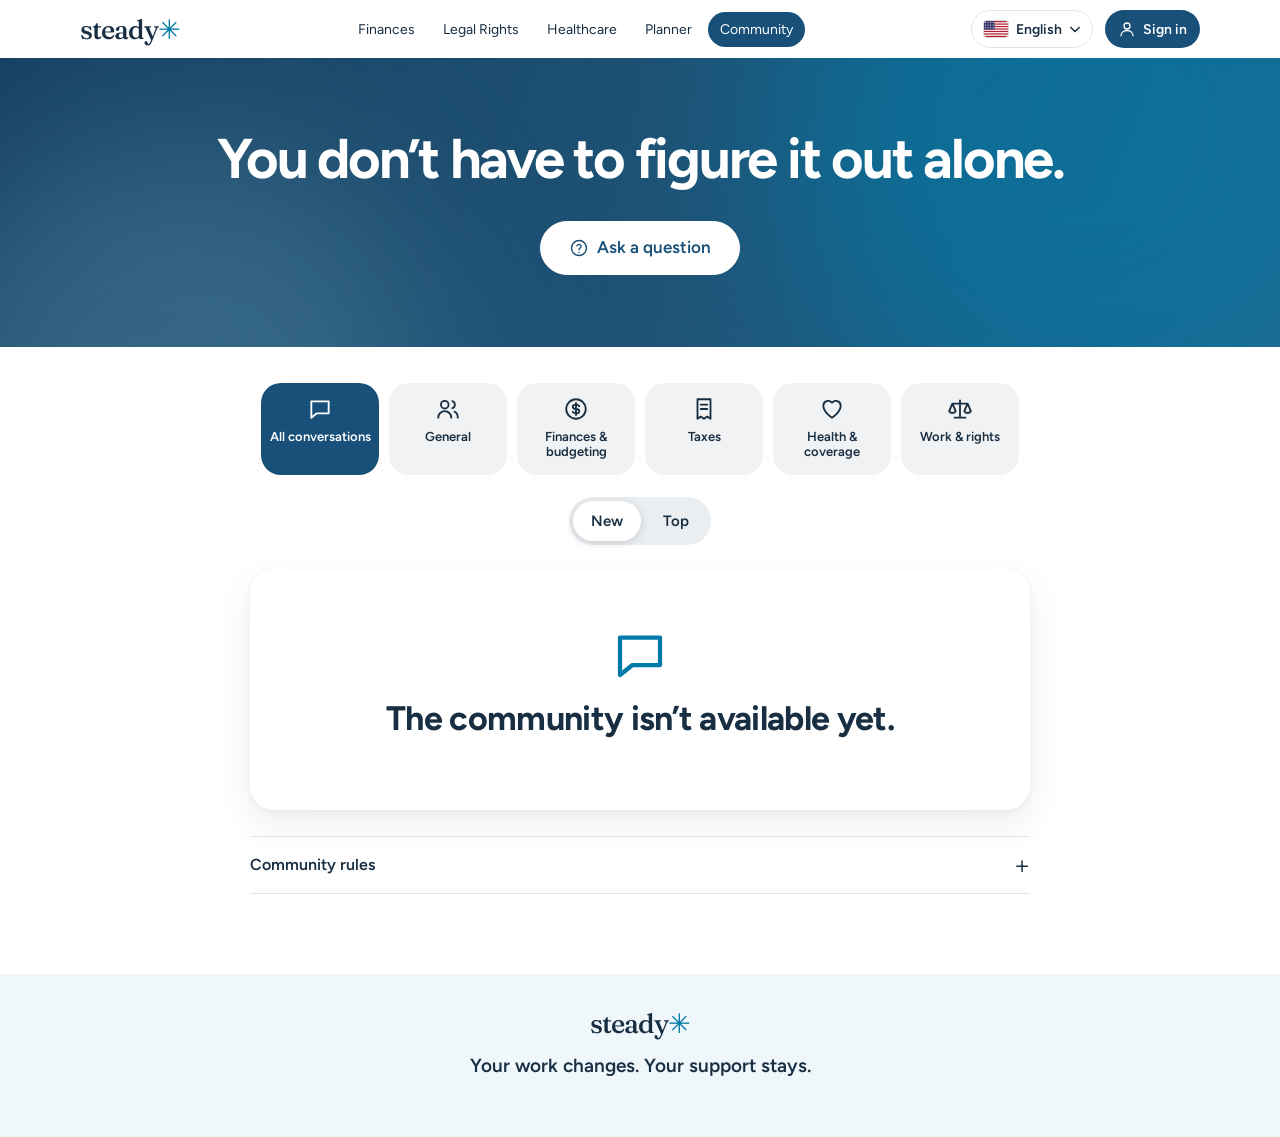
==== commit 0a71c500: "Use more professional wording for labels Money becomes Finances, Rights becomes Legal Rights, Health" ====
--- a/community.html
+++ b/community.html
@@ -12,9 +12,9 @@
 <header class="topbar">
   <a class="logo" href="index.html">steady<span>✳</span></a>
   <nav class="topnav" data-i18n-aria="Main navigation" aria-label="Main navigation">
-    <a href="index.html#money" data-i18n="Money">Money</a>
-    <a href="index.html#legal" data-i18n="Rights">Rights</a>
-    <a href="index.html#health" data-i18n="Health">Health</a>
+    <a href="index.html#money" data-i18n="Finances">Finances</a>
+    <a href="index.html#legal" data-i18n="Legal Rights">Legal Rights</a>
+    <a href="index.html#health" data-i18n="Healthcare">Healthcare</a>
     <a href="planner.html" data-i18n="Planner">Planner</a>
     <a href="community.html" class="is-active" aria-current="page" data-i18n="Community">Community</a>
   </nav>
@@ -66,9 +66,9 @@
 </footer>
 
 <nav class="tabbar" data-i18n-aria="Main navigation" aria-label="Main navigation">
-  <a href="index.html#money"><i data-icon="coin"></i><span data-i18n="Money">Money</span></a>
-  <a href="index.html#legal"><i data-icon="scale"></i><span data-i18n="Rights">Rights</span></a>
-  <a href="index.html#health"><i data-icon="heart"></i><span data-i18n="Health">Health</span></a>
+  <a href="index.html#money"><i data-icon="coin"></i><span data-i18n="Finances">Finances</span></a>
+  <a href="index.html#legal"><i data-icon="scale"></i><span data-i18n="Legal Rights">Legal Rights</span></a>
+  <a href="index.html#health"><i data-icon="heart"></i><span data-i18n="Healthcare">Healthcare</span></a>
   <a href="planner.html"><i data-icon="calendar"></i><span data-i18n="Planner">Planner</span></a>
   <a href="community.html" class="is-active" aria-current="page"><i data-icon="chat"></i><span data-i18n="Community">Community</span></a>
 </nav>
@@ -77,7 +77,6 @@
 <script src="community-i18n.js" defer></script>
 <script src="steady-i18n.js" defer></script>
 <script src="language-picker.js" defer></script>
-<script src="steady-links.js" defer></script>
 <script src="steady-config.js" defer></script>
 <script src="steady-backend.js" defer></script>
 <script src="steady-account.js" defer></script>
--- a/steady.css
+++ b/steady.css
@@ -377,62 +377,6 @@
 .coverage .tax-foot .pill{border-color:var(--navy)}
 .enroll-note{color:var(--navy);font-weight:600}
 #legal>.tax-foot .pill{border-color:var(--navy)}
-
-/* Pay checker */
-.tabs.two{grid-template-columns:repeat(2,1fr);max-width:560px}
-.pay-tool{max-width:760px;margin:26px auto 0}
-.pay-kinds{margin-bottom:20px}
-.coverage-inputs.even{grid-template-columns:1fr 1fr}
-.pay-tool .slider.light{background:var(--soft);box-shadow:none}
-.pay-hint{margin:10px auto 0;text-align:center}
-.pay-answer{margin-top:14px;padding:26px 24px 18px;border-radius:26px;background:var(--soft);transition:background .3s}
-.pay-answer.is-short{background:#fde8e3}
-.pay-answer.is-ok{background:var(--sage-soft,#e4f1ea)}
-.pay-answer .tax-label{color:var(--ink);font-weight:600}
-.pay-number{margin-top:4px;font-size:clamp(46px,6.5vw,76px);line-height:1.05;font-weight:700;letter-spacing:-.04em}
-.pay-answer.is-short .pay-number{color:#b23c2c}
-.pay-answer.is-ok .pay-number{color:#1f7a5a}
-.rows.light>div{border-bottom-color:rgba(13,34,53,.12)}
-.rows.light dt{color:var(--muted)}
-.rows.light{margin-top:12px}
-.pay-tool .rights-actions{margin-top:16px}
-.pay-tool .pill:not(.pill-strong){border-color:var(--navy)}
-.pay-tool .chooser-card{background:var(--soft);box-shadow:none}
-.chooser-icon i{width:100%;height:100%}
-.pay-tool .money-field{justify-content:flex-start}
-
-/* Take-home comparer */
-.tabs.four{grid-template-columns:repeat(4,1fr);max-width:920px}
-.compare{max-width:1000px;margin:30px auto 0}
-.compare-verdict{min-height:1.2em;margin:0 0 22px;font-size:clamp(20px,2.4vw,28px);font-weight:700;letter-spacing:-.02em;line-height:1.15;color:var(--sage-ink)}
-html[lang="ur"] .compare-verdict{line-height:1.9;letter-spacing:0}
-.compare-grid{display:grid;grid-template-columns:1fr 1fr;gap:16px;text-align:start}
-.compare-card{display:flex;flex-direction:column;gap:10px;padding:22px;border:2px solid transparent;border-radius:26px;background:var(--tile);transition:border-color .25s}
-.compare-card.is-best{border-color:var(--sage-ink);box-shadow:0 0 0 3px var(--sage)}
-.compare-card h3{margin:0;font-size:24px;font-weight:700;letter-spacing:-.015em}
-.compare-type{display:grid;grid-template-columns:1fr 1fr;border-radius:18px}
-.compare-type button{min-height:48px;padding:6px 8px;border-radius:14px;font-size:13px;line-height:1.2}
-.slider.compact{padding:12px 14px 8px;border-radius:16px;background:rgba(255,255,255,.05)}
-.slider.compact small{display:block;color:#d5e6f0;font-size:12px}
-.slider.compact .money-field input{font-size:24px}
-.slider.compact .money-field span{font-size:18px}
-.compare-result{margin-top:4px;text-align:center}
-.compare-amount{font-size:clamp(34px,4vw,48px);font-weight:700;letter-spacing:-.03em;line-height:1.1}
-.compare-result>span{color:#d5e6f0;font-size:14px}
-.compare-result .rows{margin-top:6px}
-.compare-result .rows>div{border-bottom:0;padding-block:6px}
-
-/* Language reminder for outside sites */
-#lang-sheet{width:min(500px,calc(100vw - 24px));padding:28px;border:0;border-radius:28px;color:var(--ink);text-align:center;box-shadow:0 30px 90px rgba(4,22,36,.45)}
-#lang-sheet::backdrop{background:rgba(6,20,33,.55)}
-.lang-sheet-head .flag{width:48px;height:32px;margin:0 auto 14px;border-radius:5px}
-#lang-sheet h2{margin:0;font-size:clamp(24px,3.4vw,30px);line-height:1.15;font-weight:700;letter-spacing:-.02em}
-html[lang="ur"] #lang-sheet h2{line-height:1.8;letter-spacing:0}
-#lang-sheet p{margin:12px 0 0;color:var(--muted)}
-.lang-sheet-actions{display:flex;flex-direction:column;align-items:center;gap:10px;margin-top:20px}
-.lang-sheet-actions .button{width:100%;min-height:52px;font-size:16px}
-.lang-sheet-actions .pill{width:100%;justify-content:center;border-color:var(--navy)}
-#lang-sheet .fine{margin-top:16px}
 
 /* Account link */
 .account-link{display:inline-flex;align-items:center;gap:7px;height:38px;padding:0 13px;border-radius:99px;background:var(--navy);color:#fff;font-size:14px;font-weight:600;text-decoration:none;white-space:nowrap;transition:background .2s,transform .2s var(--ease)}
@@ -604,9 +548,6 @@
   .coverage-inputs{grid-template-columns:1fr}
   .zones span{font-size:12px;padding-inline:3px}
 }
-@media(max-width:820px){.coverage-inputs.even{grid-template-columns:1fr}.pay-kinds button{padding-inline:10px;font-size:13px}}
-@media(max-width:820px){.tabs.four{grid-template-columns:repeat(2,1fr)}.compare-grid{grid-template-columns:1fr}}
-@media(max-width:820px){#lang-sheet{width:100vw;max-width:100vw;margin:auto 0 0;border-radius:28px 28px 0 0;padding-bottom:calc(28px + env(safe-area-inset-bottom))}}
 @media print{.account-link{display:none}}
 @media(max-width:820px){
   html[lang="ur"] .tabbar a{line-height:1.7}
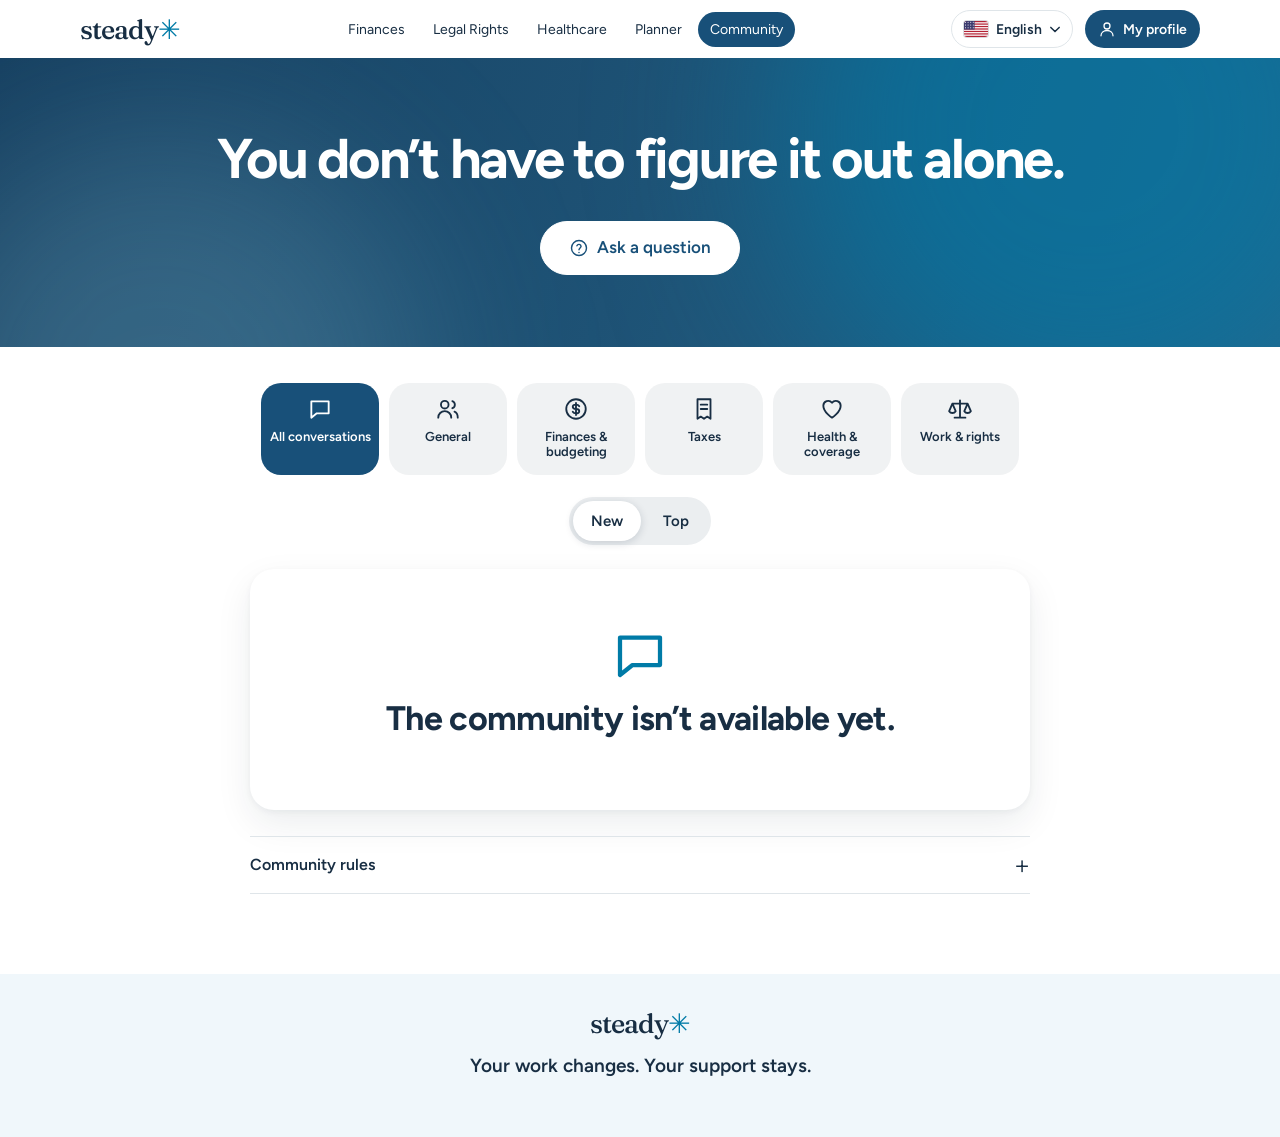
==== commit 8c96d763: "Add a customizable profile character maker A new profile page lets people build an original characte" ====
--- a/community.html
+++ b/community.html
@@ -77,8 +77,10 @@
 <script src="community-i18n.js" defer></script>
 <script src="steady-i18n.js" defer></script>
 <script src="language-picker.js" defer></script>
+<script src="steady-links.js" defer></script>
 <script src="steady-config.js" defer></script>
 <script src="steady-backend.js" defer></script>
+<script src="steady-avatar.js" defer></script>
 <script src="steady-account.js" defer></script>
 <script src="community.js" defer></script>
 </body>
--- a/steady.css
+++ b/steady.css
@@ -377,6 +377,62 @@
 .coverage .tax-foot .pill{border-color:var(--navy)}
 .enroll-note{color:var(--navy);font-weight:600}
 #legal>.tax-foot .pill{border-color:var(--navy)}
+
+/* Pay checker */
+.tabs.two{grid-template-columns:repeat(2,1fr);max-width:560px}
+.pay-tool{max-width:760px;margin:26px auto 0}
+.pay-kinds{margin-bottom:20px}
+.coverage-inputs.even{grid-template-columns:1fr 1fr}
+.pay-tool .slider.light{background:var(--soft);box-shadow:none}
+.pay-hint{margin:10px auto 0;text-align:center}
+.pay-answer{margin-top:14px;padding:26px 24px 18px;border-radius:26px;background:var(--soft);transition:background .3s}
+.pay-answer.is-short{background:#fde8e3}
+.pay-answer.is-ok{background:var(--sage-soft,#e4f1ea)}
+.pay-answer .tax-label{color:var(--ink);font-weight:600}
+.pay-number{margin-top:4px;font-size:clamp(46px,6.5vw,76px);line-height:1.05;font-weight:700;letter-spacing:-.04em}
+.pay-answer.is-short .pay-number{color:#b23c2c}
+.pay-answer.is-ok .pay-number{color:#1f7a5a}
+.rows.light>div{border-bottom-color:rgba(13,34,53,.12)}
+.rows.light dt{color:var(--muted)}
+.rows.light{margin-top:12px}
+.pay-tool .rights-actions{margin-top:16px}
+.pay-tool .pill:not(.pill-strong){border-color:var(--navy)}
+.pay-tool .chooser-card{background:var(--soft);box-shadow:none}
+.chooser-icon i{width:100%;height:100%}
+.pay-tool .money-field{justify-content:flex-start}
+
+/* Take-home comparer */
+.tabs.four{grid-template-columns:repeat(4,1fr);max-width:920px}
+.compare{max-width:1000px;margin:30px auto 0}
+.compare-verdict{min-height:1.2em;margin:0 0 22px;font-size:clamp(20px,2.4vw,28px);font-weight:700;letter-spacing:-.02em;line-height:1.15;color:var(--sage-ink)}
+html[lang="ur"] .compare-verdict{line-height:1.9;letter-spacing:0}
+.compare-grid{display:grid;grid-template-columns:1fr 1fr;gap:16px;text-align:start}
+.compare-card{display:flex;flex-direction:column;gap:10px;padding:22px;border:2px solid transparent;border-radius:26px;background:var(--tile);transition:border-color .25s}
+.compare-card.is-best{border-color:var(--sage-ink);box-shadow:0 0 0 3px var(--sage)}
+.compare-card h3{margin:0;font-size:24px;font-weight:700;letter-spacing:-.015em}
+.compare-type{display:grid;grid-template-columns:1fr 1fr;border-radius:18px}
+.compare-type button{min-height:48px;padding:6px 8px;border-radius:14px;font-size:13px;line-height:1.2}
+.slider.compact{padding:12px 14px 8px;border-radius:16px;background:rgba(255,255,255,.05)}
+.slider.compact small{display:block;color:#d5e6f0;font-size:12px}
+.slider.compact .money-field input{font-size:24px}
+.slider.compact .money-field span{font-size:18px}
+.compare-result{margin-top:4px;text-align:center}
+.compare-amount{font-size:clamp(34px,4vw,48px);font-weight:700;letter-spacing:-.03em;line-height:1.1}
+.compare-result>span{color:#d5e6f0;font-size:14px}
+.compare-result .rows{margin-top:6px}
+.compare-result .rows>div{border-bottom:0;padding-block:6px}
+
+/* Language reminder for outside sites */
+#lang-sheet{width:min(500px,calc(100vw - 24px));padding:28px;border:0;border-radius:28px;color:var(--ink);text-align:center;box-shadow:0 30px 90px rgba(4,22,36,.45)}
+#lang-sheet::backdrop{background:rgba(6,20,33,.55)}
+.lang-sheet-head .flag{width:48px;height:32px;margin:0 auto 14px;border-radius:5px}
+#lang-sheet h2{margin:0;font-size:clamp(24px,3.4vw,30px);line-height:1.15;font-weight:700;letter-spacing:-.02em}
+html[lang="ur"] #lang-sheet h2{line-height:1.8;letter-spacing:0}
+#lang-sheet p{margin:12px 0 0;color:var(--muted)}
+.lang-sheet-actions{display:flex;flex-direction:column;align-items:center;gap:10px;margin-top:20px}
+.lang-sheet-actions .button{width:100%;min-height:52px;font-size:16px}
+.lang-sheet-actions .pill{width:100%;justify-content:center;border-color:var(--navy)}
+#lang-sheet .fine{margin-top:16px}
 
 /* Account link */
 .account-link{display:inline-flex;align-items:center;gap:7px;height:38px;padding:0 13px;border-radius:99px;background:var(--navy);color:#fff;font-size:14px;font-weight:600;text-decoration:none;white-space:nowrap;transition:background .2s,transform .2s var(--ease)}
@@ -548,6 +604,9 @@
   .coverage-inputs{grid-template-columns:1fr}
   .zones span{font-size:12px;padding-inline:3px}
 }
+@media(max-width:820px){.coverage-inputs.even{grid-template-columns:1fr}.pay-kinds button{padding-inline:10px;font-size:13px}}
+@media(max-width:820px){.tabs.four{grid-template-columns:repeat(2,1fr)}.compare-grid{grid-template-columns:1fr}}
+@media(max-width:820px){#lang-sheet{width:100vw;max-width:100vw;margin:auto 0 0;border-radius:28px 28px 0 0;padding-bottom:calc(28px + env(safe-area-inset-bottom))}}
 @media print{.account-link{display:none}}
 @media(max-width:820px){
   html[lang="ur"] .tabbar a{line-height:1.7}
@@ -622,3 +681,80 @@
 #help .lede{margin:0;font-size:15px}
 #help .pill{margin-top:0}
 @media print{.hero-art{display:none}}
+
+/* Characters */
+.av{display:block;width:100%;height:100%}
+.avatar{overflow:hidden}
+.account-link i.as-avatar{overflow:hidden;border-radius:50%;background:#fff}
+.account-link:has(.as-avatar) i{width:26px;height:26px}
+.avatar-grid span .av{border-radius:inherit}
+.avatar-grid span{overflow:hidden}
+.work-chip{display:inline-block;padding:4px 11px;border-radius:99px;background:var(--navy);color:#fff;font-size:13px;font-weight:600}
+.profile-card .work-chip{margin-block-start:6px}
+
+/* Character maker */
+.maker{max-width:1040px;margin:0 auto;padding:clamp(24px,4vw,44px) 20px 110px;color:var(--ink)}
+.maker-title{margin:0 0 clamp(16px,2.4vw,26px);font-size:clamp(28px,3.6vw,42px);font-weight:700;letter-spacing:-.02em;text-align:center}
+html[lang="ur"] .maker-title{line-height:1.8;letter-spacing:0}
+.maker-layout{display:grid;grid-template-columns:minmax(260px,330px) 1fr;gap:clamp(18px,3vw,34px);align-items:start}
+.me-card{--card:#e6f5fb;position:sticky;top:76px;display:flex;flex-direction:column;align-items:center;gap:8px;padding:20px;border-radius:26px;background:#fff;box-shadow:0 14px 40px rgba(21,63,96,.12);text-align:center}
+.me-portrait{width:100%;max-width:250px;aspect-ratio:1;overflow:hidden;border-radius:24px;background:var(--card)}
+.me-portrait.is-bouncing{animation:me-bounce .4s var(--ease)}
+@keyframes me-bounce{40%{transform:scale(1.05) rotate(-2deg)}}
+.avatar-live .av-eyes{transform-box:fill-box;transform-origin:center;animation:me-blink 5s infinite}
+@keyframes me-blink{0%,95%,100%{transform:scaleY(1)}97.5%{transform:scaleY(.08)}}
+.me-card strong{margin-block-start:4px;font-size:19px}
+.me-card p{margin:0;overflow-wrap:anywhere;color:var(--muted);font-size:14px}
+.maker-actions{display:flex;flex-wrap:wrap;justify-content:center;gap:8px;margin-block-start:6px}
+.maker-actions .pill{margin:0;min-height:42px}
+.maker-actions .pill:disabled{opacity:.45;cursor:default}
+.me-card .me-status{min-height:1.3em;font-size:12px}
+.maker-panel{min-width:0;padding:clamp(14px,2vw,22px);border-radius:26px;background:#fff;box-shadow:0 14px 40px rgba(21,63,96,.08)}
+.maker-tabs{display:flex;gap:6px;margin:0 -4px 14px;padding:2px 4px 8px;overflow-x:auto;scrollbar-width:thin}
+.maker-tabs button{flex:0 0 auto;min-height:40px;padding:0 14px;border:0;border-radius:99px;background:var(--soft);color:var(--ink);font:inherit;font-size:14px;font-weight:600;cursor:pointer}
+.maker-tabs button[aria-pressed="true"]{background:var(--navy);color:#fff}
+.maker-grid{display:grid;grid-template-columns:repeat(auto-fill,minmax(84px,1fr));gap:8px}
+.maker-option{aspect-ratio:1;padding:0;overflow:hidden;border:2px solid transparent;border-radius:16px;background:var(--soft);cursor:pointer;transition:transform .15s var(--ease),border-color .15s}
+.maker-option:hover{transform:translateY(-2px)}
+.maker-option[aria-pressed="true"]{border-color:var(--navy);box-shadow:0 0 0 2px rgba(24,80,121,.2)}
+.maker-row{margin-block-start:18px}
+.maker-row h3{margin:0 0 8px;font-size:14px;font-weight:700}
+.maker-swatches{display:flex;flex-wrap:wrap;gap:8px}
+.maker-swatch{width:38px;height:38px;padding:0;border:2px solid rgba(24,46,67,.12);border-radius:50%;cursor:pointer}
+.maker-swatch[aria-pressed="true"]{outline:3px solid var(--navy);outline-offset:2px}
+.maker-slider{display:flex;align-items:center;gap:12px;margin-block-start:14px;font-size:14px;font-weight:600}
+.maker-slider span{flex:0 0 76px}
+.maker-slider input{flex:1;min-width:0;accent-color:var(--navy)}
+.work-options{display:flex;flex-wrap:wrap;gap:6px}
+.work-options button{min-height:40px;padding:0 14px;border:0;border-radius:99px;background:var(--soft);color:var(--ink);font:inherit;font-size:14px;font-weight:600;cursor:pointer}
+.work-options button[aria-pressed="true"]{background:var(--navy);color:#fff}
+#me-bio-input{box-sizing:border-box;width:100%;padding:12px;border:1px solid #cbdbe5;border-radius:14px;color:inherit;font:inherit;font-size:16px;resize:vertical}
+.maker-foot{display:flex;flex-wrap:wrap;gap:6px 18px;margin-block-start:20px}
+.maker-panel .fine{margin:12px 0 0}
+#save-account{margin:14px 0 0}
+@media(max-width:820px){
+  .maker{padding-block-start:16px}
+  .maker-layout{grid-template-columns:1fr}
+  .me-card{position:sticky;top:58px;z-index:5;flex-direction:row;flex-wrap:wrap;justify-content:center;gap:8px 12px;padding:10px 12px;border-radius:20px}
+  .me-portrait{flex:0 0 96px;width:96px;border-radius:16px}
+  .me-card strong,.me-card p,.me-card .work-chip,.me-card .me-status{display:none}
+  .maker-actions{margin:0}
+}
+@media(prefers-reduced-motion:reduce){.avatar-live .av-eyes,.me-portrait.is-bouncing{animation:none}}
+
+/* Home page invitation */
+.maker-strip{display:flex;flex-wrap:wrap;align-items:center;justify-content:center;gap:16px 34px;padding:clamp(28px,4vw,44px) 20px;background:#fff;color:var(--ink);text-align:center}
+.maker-strip h2{margin:0 0 10px;font-size:clamp(24px,2.8vw,32px);font-weight:700;letter-spacing:-.015em}
+html[lang="ur"] .maker-strip h2{line-height:1.8;letter-spacing:0}
+.maker-strip .pill{margin:0}
+.maker-strip-faces{display:flex}
+.maker-strip-faces .avatar{width:clamp(58px,8vw,84px);height:clamp(58px,8vw,84px);margin-inline-start:-10px;border:3px solid #fff;box-shadow:0 8px 18px rgba(21,63,96,.14)}
+.maker-strip-faces .avatar:first-child{margin-inline-start:0}
+@media print{.maker-strip,.maker-actions,.maker-panel{display:none}}
+
+/* Primary buttons on white cards need a solid fill */
+body:has(.maker){background:var(--soft)}
+.me-card .pill-sun,#save-account,.maker-strip .pill-sun{border-color:var(--navy);background:var(--navy);color:#fff}
+.me-card .pill-sun:hover,#save-account:hover,.maker-strip .pill-sun:hover{background:var(--navy-2)}
+.maker-actions .pill{padding-inline:20px}
+
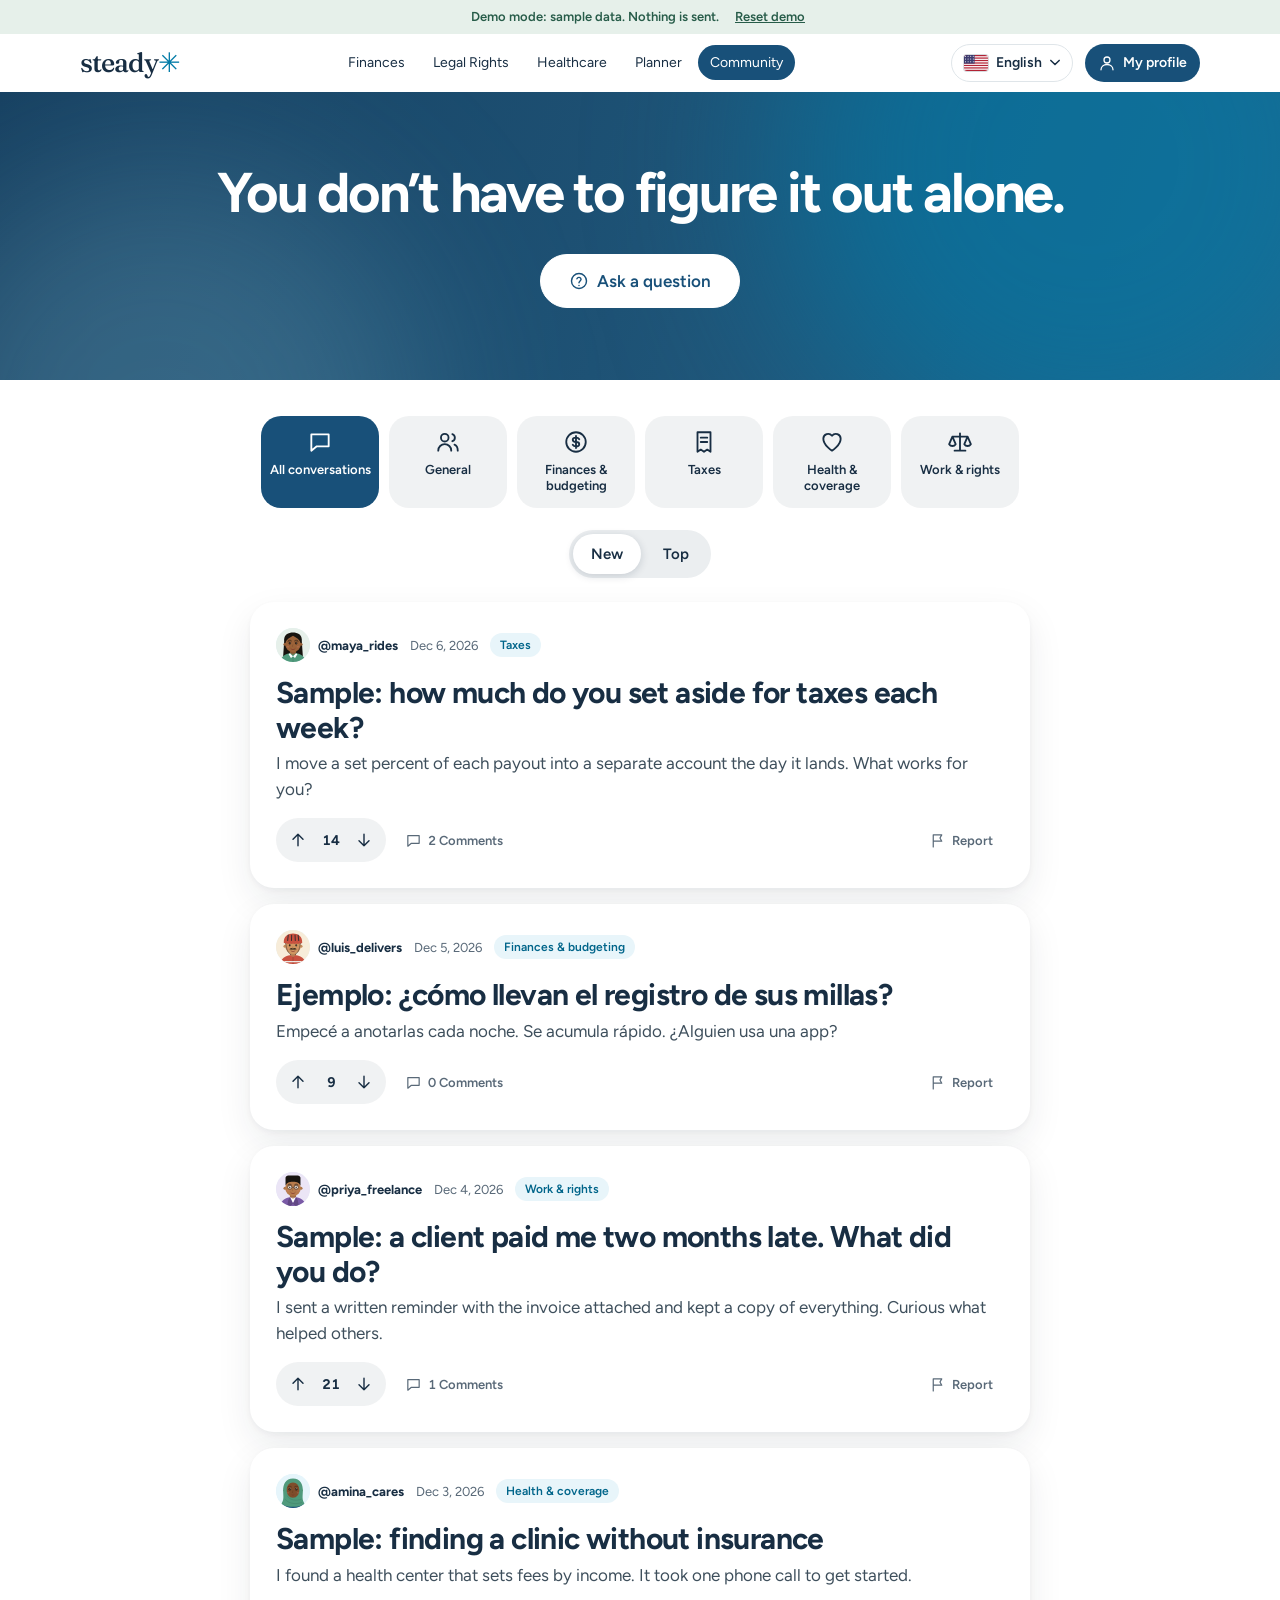
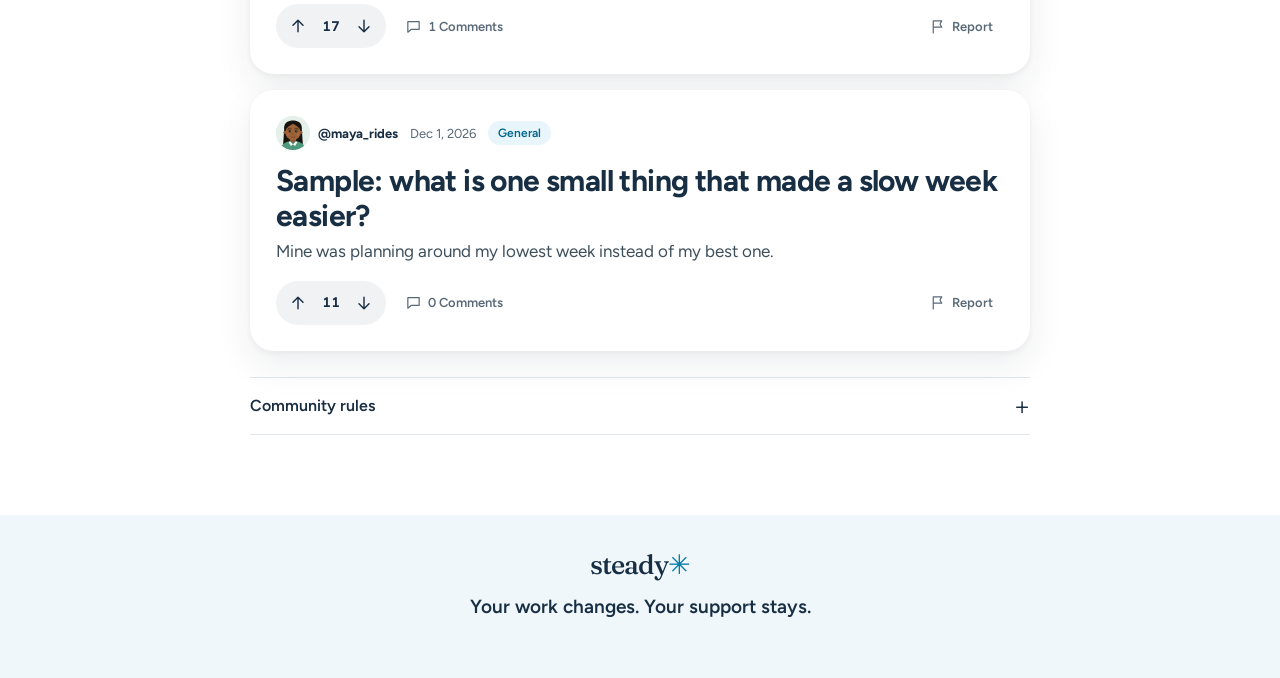
==== commit 09e13c00: "Add a demo sign-in that works on the public site Presentations can now show the whole sign-in and Co" ====
--- a/community.html
+++ b/community.html
@@ -79,8 +79,8 @@
 <script src="language-picker.js" defer></script>
 <script src="steady-links.js" defer></script>
 <script src="steady-config.js" defer></script>
+<script src="steady-avatar.js" defer></script>
 <script src="steady-backend.js" defer></script>
-<script src="steady-avatar.js" defer></script>
 <script src="steady-account.js" defer></script>
 <script src="community.js" defer></script>
 </body>
--- a/steady.css
+++ b/steady.css
@@ -685,7 +685,7 @@
 /* Characters */
 .av{display:block;width:100%;height:100%}
 .avatar{overflow:hidden}
-.account-link i.as-avatar{overflow:hidden;border-radius:50%;background:#fff}
+.account-link i.as-avatar{overflow:hidden;border-radius:50%;background:#fff;color:var(--ink)}
 .account-link:has(.as-avatar) i{width:26px;height:26px}
 .avatar-grid span .av{border-radius:inherit}
 .avatar-grid span{overflow:hidden}
@@ -758,3 +758,7 @@
 .me-card .pill-sun:hover,#save-account:hover,.maker-strip .pill-sun:hover{background:var(--navy-2)}
 .maker-actions .pill{padding-inline:20px}
 
+/* Demo mode notice */
+#demo-banner{display:flex;flex-wrap:wrap;align-items:center;justify-content:center;gap:2px 12px;padding:5px 14px;background:var(--sage);color:var(--sage-ink);font-size:13px;font-weight:600;text-align:center}
+#demo-banner button{padding:2px 4px;border:0;background:none;color:inherit;font:inherit;text-decoration:underline;cursor:pointer}
+@media print{#demo-banner{display:none}}
